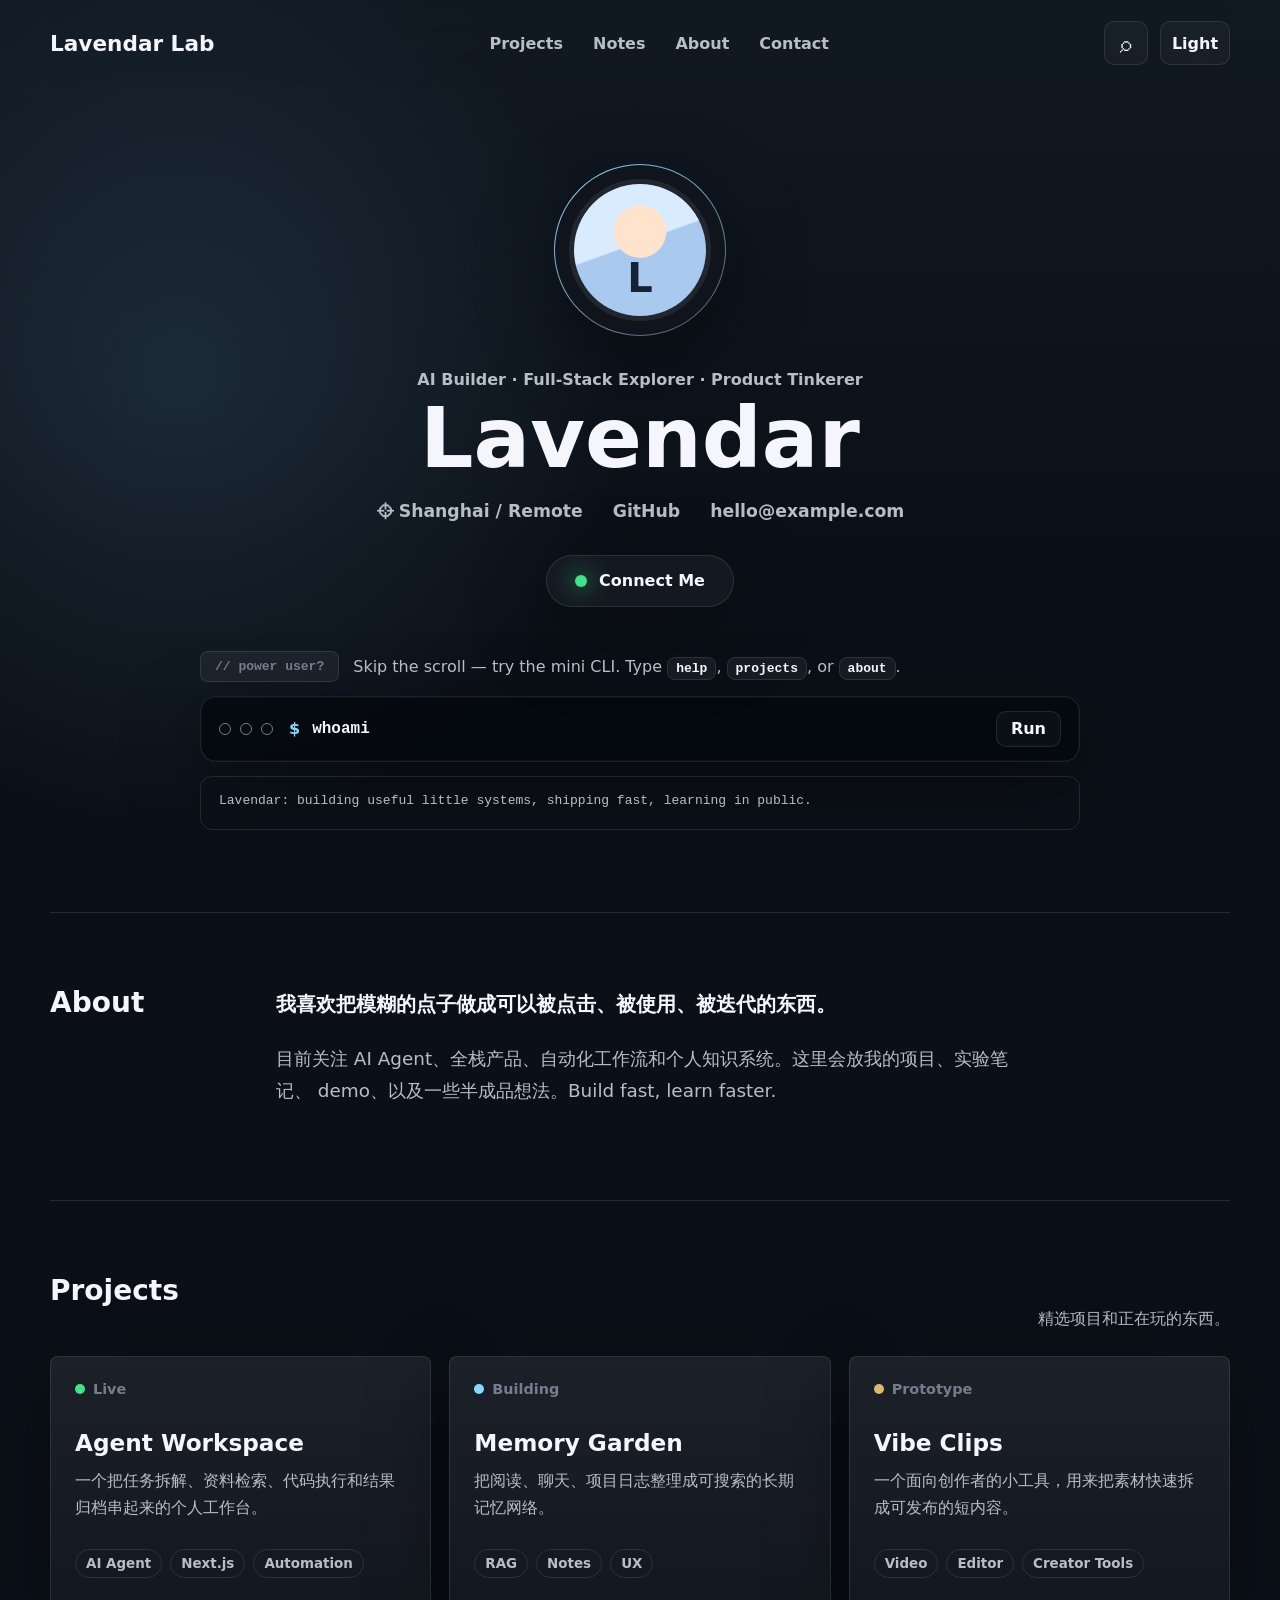
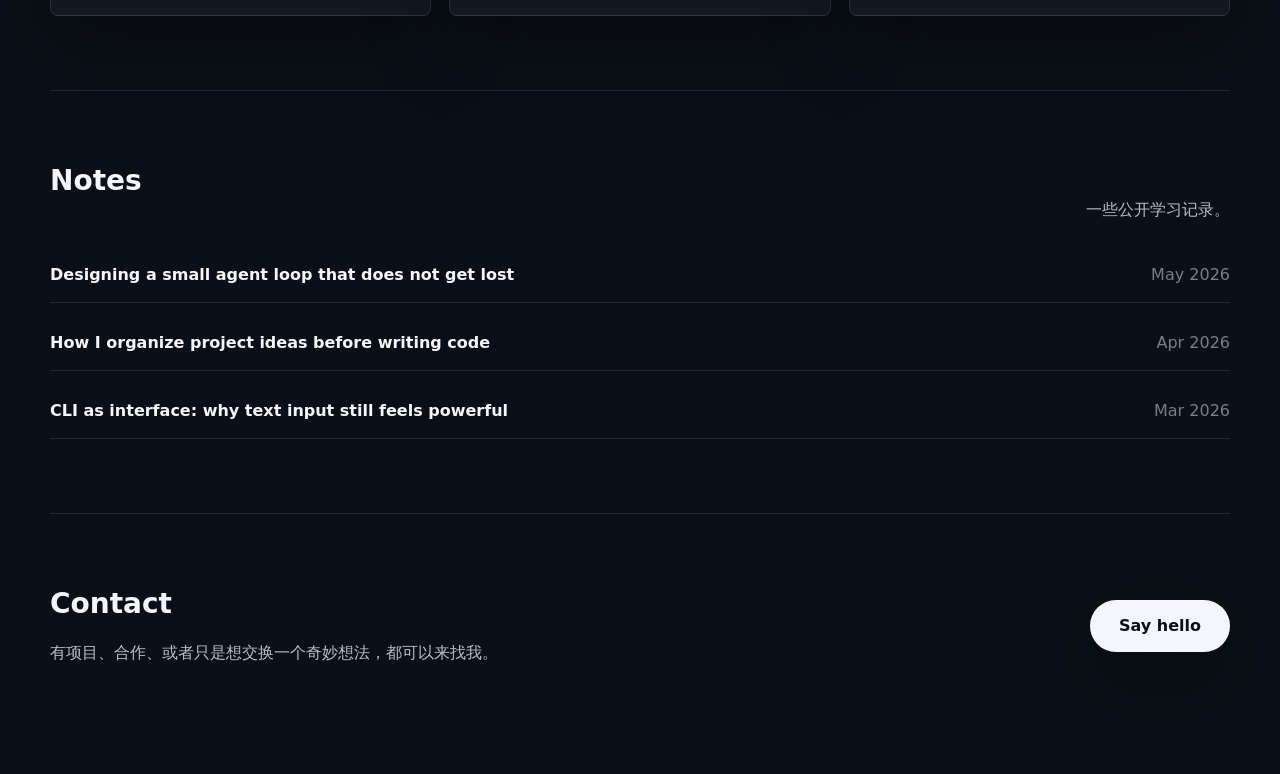
==== index.html @ 9c365733 "初始版本homepage" ====
<!doctype html>
<html lang="zh-CN">
  <head>
    <meta charset="UTF-8" />
    <meta name="viewport" content="width=device-width, initial-scale=1.0" />
    <title>Lavendar Personal Lab</title>
    <meta
      name="description"
      content="A personal homepage for projects, notes, experiments, and ways to connect."
    />
    <link rel="stylesheet" href="./styles.css" />
  </head>
  <body>
    <div class="site-shell">
      <header class="nav">
        <a class="brand" href="#top">Lavendar Lab</a>
        <nav class="nav-links" aria-label="Primary navigation">
          <a href="#projects">Projects</a>
          <a href="#notes">Notes</a>
          <a href="#about">About</a>
          <a href="#contact">Contact</a>
        </nav>
        <div class="nav-actions">
          <button class="icon-button" type="button" id="searchButton" aria-label="Focus command line">
            <span aria-hidden="true">⌕</span>
          </button>
          <button class="pill-button" type="button" id="themeToggle">Light</button>
        </div>
      </header>

      <main id="top">
        <section class="hero" aria-labelledby="hero-title">
          <div class="avatar" aria-hidden="true">
            <div class="avatar-face">
              <span>L</span>
            </div>
          </div>
          <p class="eyebrow">AI Builder · Full-Stack Explorer · Product Tinkerer</p>
          <h1 id="hero-title">Lavendar</h1>
          <div class="meta-row">
            <span>⌖ Shanghai / Remote</span>
            <a href="https://github.com/" target="_blank" rel="noreferrer">GitHub</a>
            <a href="mailto:hello@example.com">hello@example.com</a>
          </div>
          <a class="connect" href="#contact">
            <span></span>
            Connect Me
          </a>
        </section>

        <section class="terminal-wrap" aria-label="Interactive command line">
          <div class="power-user">
            <code>// power user?</code>
            <span>Skip the scroll — try the mini CLI. Type <kbd>help</kbd>, <kbd>projects</kbd>, or <kbd>about</kbd>.</span>
          </div>
          <div class="terminal">
            <div class="window-dots" aria-hidden="true">
              <span></span>
              <span></span>
              <span></span>
            </div>
            <label class="terminal-line" for="commandInput">
              <span class="prompt">$</span>
              <input id="commandInput" autocomplete="off" spellcheck="false" value="whoami" />
            </label>
            <button class="run-command" type="button" id="runCommand">Run</button>
          </div>
          <pre class="terminal-output" id="terminalOutput">Lavendar: building useful little systems, shipping fast, learning in public.</pre>
        </section>

        <section class="split-section" id="about" aria-labelledby="about-title">
          <h2 id="about-title">About</h2>
          <div class="section-body">
            <p class="lead">我喜欢把模糊的点子做成可以被点击、被使用、被迭代的东西。</p>
            <p>
              目前关注 AI Agent、全栈产品、自动化工作流和个人知识系统。这里会放我的项目、实验笔记、
              demo、以及一些半成品想法。Build fast, learn faster.
            </p>
          </div>
        </section>

        <section class="projects-section" id="projects" aria-labelledby="projects-title">
          <div class="section-heading">
            <h2 id="projects-title">Projects</h2>
            <p>精选项目和正在玩的东西。</p>
          </div>
          <div class="project-grid">
            <article class="project-card">
              <div class="project-topline">
                <span class="status-dot live"></span>
                <span>Live</span>
              </div>
              <h3>Agent Workspace</h3>
              <p>一个把任务拆解、资料检索、代码执行和结果归档串起来的个人工作台。</p>
              <div class="tags">
                <span>AI Agent</span>
                <span>Next.js</span>
                <span>Automation</span>
              </div>
            </article>
            <article class="project-card">
              <div class="project-topline">
                <span class="status-dot building"></span>
                <span>Building</span>
              </div>
              <h3>Memory Garden</h3>
              <p>把阅读、聊天、项目日志整理成可搜索的长期记忆网络。</p>
              <div class="tags">
                <span>RAG</span>
                <span>Notes</span>
                <span>UX</span>
              </div>
            </article>
            <article class="project-card">
              <div class="project-topline">
                <span class="status-dot idea"></span>
                <span>Prototype</span>
              </div>
              <h3>Vibe Clips</h3>
              <p>一个面向创作者的小工具，用来把素材快速拆成可发布的短内容。</p>
              <div class="tags">
                <span>Video</span>
                <span>Editor</span>
                <span>Creator Tools</span>
              </div>
            </article>
          </div>
        </section>

        <section class="notes-section" id="notes" aria-labelledby="notes-title">
          <div class="section-heading">
            <h2 id="notes-title">Notes</h2>
            <p>一些公开学习记录。</p>
          </div>
          <div class="note-list">
            <a href="#">
              <span>Designing a small agent loop that does not get lost</span>
              <time datetime="2026-05-27">May 2026</time>
            </a>
            <a href="#">
              <span>How I organize project ideas before writing code</span>
              <time datetime="2026-04-18">Apr 2026</time>
            </a>
            <a href="#">
              <span>CLI as interface: why text input still feels powerful</span>
              <time datetime="2026-03-09">Mar 2026</time>
            </a>
          </div>
        </section>

        <section class="contact-section" id="contact" aria-labelledby="contact-title">
          <div>
            <h2 id="contact-title">Contact</h2>
            <p>有项目、合作、或者只是想交换一个奇妙想法，都可以来找我。</p>
          </div>
          <a class="contact-button" href="mailto:hello@example.com">Say hello</a>
        </section>
      </main>
    </div>

    <script src="./script.js"></script>
  </body>
</html>
---- styles.css ----
:root {
  color-scheme: dark;
  --bg: #0b1018;
  --bg-soft: #111923;
  --panel: #0f141d;
  --panel-strong: #151c27;
  --text: #f4f6fb;
  --muted: #b8bdc8;
  --subtle: #767d8d;
  --line: rgba(255, 255, 255, 0.1);
  --accent: #89d7ff;
  --accent-strong: #45e089;
  --shadow: 0 24px 80px rgba(0, 0, 0, 0.38);
}

:root[data-theme="light"] {
  color-scheme: light;
  --bg: #f6f8fb;
  --bg-soft: #ffffff;
  --panel: #ffffff;
  --panel-strong: #eef3f8;
  --text: #101622;
  --muted: #4c5566;
  --subtle: #6c7482;
  --line: rgba(22, 31, 45, 0.12);
  --accent: #006db2;
  --accent-strong: #0c9d5b;
  --shadow: 0 22px 70px rgba(27, 41, 60, 0.14);
}

* {
  box-sizing: border-box;
}

html {
  scroll-behavior: smooth;
}

body {
  margin: 0;
  min-width: 320px;
  background:
    radial-gradient(circle at 14% 16%, rgba(137, 215, 255, 0.12), transparent 28rem),
    linear-gradient(180deg, var(--bg-soft), var(--bg) 34rem);
  color: var(--text);
  font-family:
    Inter, ui-sans-serif, system-ui, -apple-system, BlinkMacSystemFont, "Segoe UI",
    sans-serif;
}

a {
  color: inherit;
  text-decoration: none;
}

button,
input {
  font: inherit;
}

.site-shell {
  width: min(100% - 40px, 1180px);
  margin: 0 auto;
}

.nav {
  position: sticky;
  top: 0;
  z-index: 10;
  display: flex;
  align-items: center;
  justify-content: space-between;
  gap: 24px;
  min-height: 86px;
  backdrop-filter: blur(18px);
}

.brand {
  font-size: 1.35rem;
  font-weight: 800;
  letter-spacing: 0;
}

.nav-links {
  display: flex;
  align-items: center;
  gap: 30px;
  color: var(--muted);
  font-weight: 700;
}

.nav-links a,
.meta-row a,
.note-list a {
  transition: color 180ms ease, border-color 180ms ease, transform 180ms ease;
}

.nav-links a:hover,
.meta-row a:hover,
.note-list a:hover {
  color: var(--text);
}

.nav-actions {
  display: flex;
  align-items: center;
  gap: 12px;
}

.icon-button,
.pill-button,
.run-command {
  border: 1px solid var(--line);
  background: rgba(255, 255, 255, 0.03);
  color: var(--text);
  cursor: pointer;
}

.icon-button {
  display: grid;
  width: 44px;
  height: 44px;
  place-items: center;
  border-radius: 10px;
  font-size: 1.4rem;
}

.pill-button {
  min-width: 70px;
  height: 44px;
  border-radius: 10px;
  font-weight: 800;
}

.hero {
  display: grid;
  justify-items: center;
  padding: 78px 0 44px;
  text-align: center;
}

.avatar {
  display: grid;
  width: 172px;
  height: 172px;
  place-items: center;
  margin-bottom: 34px;
  border: 1px solid var(--line);
  border-radius: 50%;
  background:
    linear-gradient(var(--panel), var(--panel)) padding-box,
    linear-gradient(140deg, var(--accent), rgba(255, 255, 255, 0.18)) border-box;
  box-shadow: var(--shadow);
}

.avatar-face {
  display: grid;
  width: 132px;
  height: 132px;
  place-items: center;
  border-radius: 50%;
  background:
    radial-gradient(circle at 50% 36%, #ffe3cc 0 24%, transparent 25%),
    radial-gradient(circle at 42% 34%, #151c27 0 3px, transparent 4px),
    radial-gradient(circle at 58% 34%, #151c27 0 3px, transparent 4px),
    linear-gradient(160deg, #d8ebff 0 45%, #a9c9ee 46% 100%);
  outline: 5px solid rgba(255, 255, 255, 0.08);
}

.avatar-face span {
  margin-top: 56px;
  color: #142238;
  font-size: 2.5rem;
  font-weight: 900;
}

.eyebrow {
  margin: 0 0 10px;
  color: var(--muted);
  font-weight: 700;
}

h1,
h2,
h3,
p {
  margin-top: 0;
}

h1 {
  margin-bottom: 22px;
  font-size: clamp(3.25rem, 8vw, 5.25rem);
  line-height: 0.95;
}

.meta-row {
  display: flex;
  flex-wrap: wrap;
  justify-content: center;
  gap: 16px 30px;
  margin-bottom: 34px;
  color: var(--muted);
  font-size: 1.08rem;
  font-weight: 700;
}

.connect,
.contact-button {
  display: inline-flex;
  align-items: center;
  justify-content: center;
  min-height: 52px;
  border: 1px solid var(--line);
  border-radius: 999px;
  background: rgba(255, 255, 255, 0.04);
  color: var(--text);
  font-weight: 800;
  box-shadow: var(--shadow);
}

.connect {
  gap: 12px;
  padding: 0 28px;
}

.connect span {
  width: 12px;
  height: 12px;
  border-radius: 50%;
  background: var(--accent-strong);
  box-shadow: 0 0 22px var(--accent-strong);
}

.terminal-wrap {
  width: min(100%, 880px);
  margin: 0 auto 82px;
}

.power-user {
  display: flex;
  align-items: center;
  gap: 14px;
  margin-bottom: 14px;
  color: var(--muted);
}

.power-user code,
kbd {
  border: 1px solid var(--line);
  border-radius: 8px;
  background: rgba(255, 255, 255, 0.05);
  color: var(--text);
}

.power-user code {
  padding: 7px 14px;
  color: var(--subtle);
  font-weight: 800;
}

kbd {
  padding: 3px 8px;
  font-weight: 800;
}

.terminal {
  display: grid;
  grid-template-columns: auto 1fr auto;
  align-items: center;
  gap: 16px;
  padding: 14px 18px;
  border: 1px solid var(--line);
  border-radius: 16px;
  background: rgba(4, 7, 12, 0.74);
  box-shadow: inset 0 0 0 1px rgba(255, 255, 255, 0.03), var(--shadow);
}

:root[data-theme="light"] .terminal {
  background: rgba(255, 255, 255, 0.86);
}

.window-dots {
  display: flex;
  gap: 9px;
}

.window-dots span {
  width: 12px;
  height: 12px;
  border: 1px solid var(--subtle);
  border-radius: 50%;
}

.terminal-line {
  display: flex;
  min-width: 0;
  align-items: center;
  gap: 10px;
}

.prompt {
  color: var(--accent);
  font-weight: 900;
}

.terminal input {
  width: 100%;
  min-width: 0;
  border: 0;
  outline: 0;
  background: transparent;
  color: var(--text);
  font-family: "SFMono-Regular", Consolas, monospace;
  font-weight: 800;
}

.run-command {
  min-height: 36px;
  padding: 0 14px;
  border-radius: 10px;
  font-weight: 800;
}

.terminal-output {
  min-height: 54px;
  margin: 14px 0 0;
  padding: 16px 18px;
  overflow: auto;
  border: 1px solid var(--line);
  border-radius: 12px;
  color: var(--muted);
  white-space: pre-wrap;
}

.split-section,
.projects-section,
.notes-section,
.contact-section {
  padding: 74px 0;
  border-top: 1px solid var(--line);
}

.split-section {
  display: grid;
  grid-template-columns: 180px 1fr;
  gap: 46px;
}

h2 {
  font-size: 1.75rem;
  line-height: 1.15;
}

.section-body {
  max-width: 760px;
  color: var(--muted);
  font-size: 1.15rem;
  line-height: 1.75;
}

.lead {
  color: var(--text);
  font-size: 1.28rem;
  font-weight: 800;
}

.section-heading {
  display: flex;
  align-items: end;
  justify-content: space-between;
  gap: 24px;
  margin-bottom: 26px;
}

.section-heading p,
.contact-section p {
  margin-bottom: 0;
  color: var(--muted);
}

.project-grid {
  display: grid;
  grid-template-columns: repeat(3, minmax(0, 1fr));
  gap: 18px;
}

.project-card {
  min-height: 260px;
  padding: 24px;
  border: 1px solid var(--line);
  border-radius: 8px;
  background:
    linear-gradient(180deg, rgba(255, 255, 255, 0.05), rgba(255, 255, 255, 0.015)),
    var(--panel);
  box-shadow: var(--shadow);
}

.project-card h3 {
  margin: 32px 0 12px;
  font-size: 1.45rem;
}

.project-card p {
  color: var(--muted);
  line-height: 1.65;
}

.project-topline,
.tags {
  display: flex;
  flex-wrap: wrap;
  align-items: center;
  gap: 8px;
}

.project-topline {
  color: var(--subtle);
  font-size: 0.9rem;
  font-weight: 800;
}

.status-dot {
  width: 10px;
  height: 10px;
  border-radius: 50%;
}

.status-dot.live {
  background: var(--accent-strong);
}

.status-dot.building {
  background: var(--accent);
}

.status-dot.idea {
  background: #d9b86f;
}

.tags {
  margin-top: 28px;
}

.tags span {
  padding: 6px 10px;
  border: 1px solid var(--line);
  border-radius: 999px;
  color: var(--muted);
  font-size: 0.84rem;
  font-weight: 800;
}

.note-list {
  display: grid;
  gap: 12px;
}

.note-list a {
  display: flex;
  align-items: center;
  justify-content: space-between;
  gap: 20px;
  padding: 18px 0;
  border-bottom: 1px solid var(--line);
  color: var(--muted);
}

.note-list span {
  color: var(--text);
  font-weight: 800;
}

.note-list time {
  flex: none;
  color: var(--subtle);
}

.contact-section {
  display: flex;
  align-items: center;
  justify-content: space-between;
  gap: 24px;
  padding-bottom: 110px;
}

.contact-button {
  flex: none;
  padding: 0 28px;
  background: var(--text);
  color: var(--bg);
}

@media (max-width: 820px) {
  .site-shell {
    width: min(100% - 28px, 1180px);
  }

  .nav {
    min-height: 72px;
  }

  .nav-links {
    display: none;
  }

  .hero {
    padding-top: 46px;
  }

  .power-user {
    align-items: flex-start;
    flex-direction: column;
  }

  .terminal {
    grid-template-columns: 1fr auto;
  }

  .window-dots {
    display: none;
  }

  .split-section,
  .contact-section {
    grid-template-columns: 1fr;
    flex-direction: column;
    align-items: flex-start;
  }

  .project-grid {
    grid-template-columns: 1fr;
  }

  .section-heading {
    align-items: flex-start;
    flex-direction: column;
  }

  .note-list a {
    align-items: flex-start;
    flex-direction: column;
    gap: 8px;
  }
}
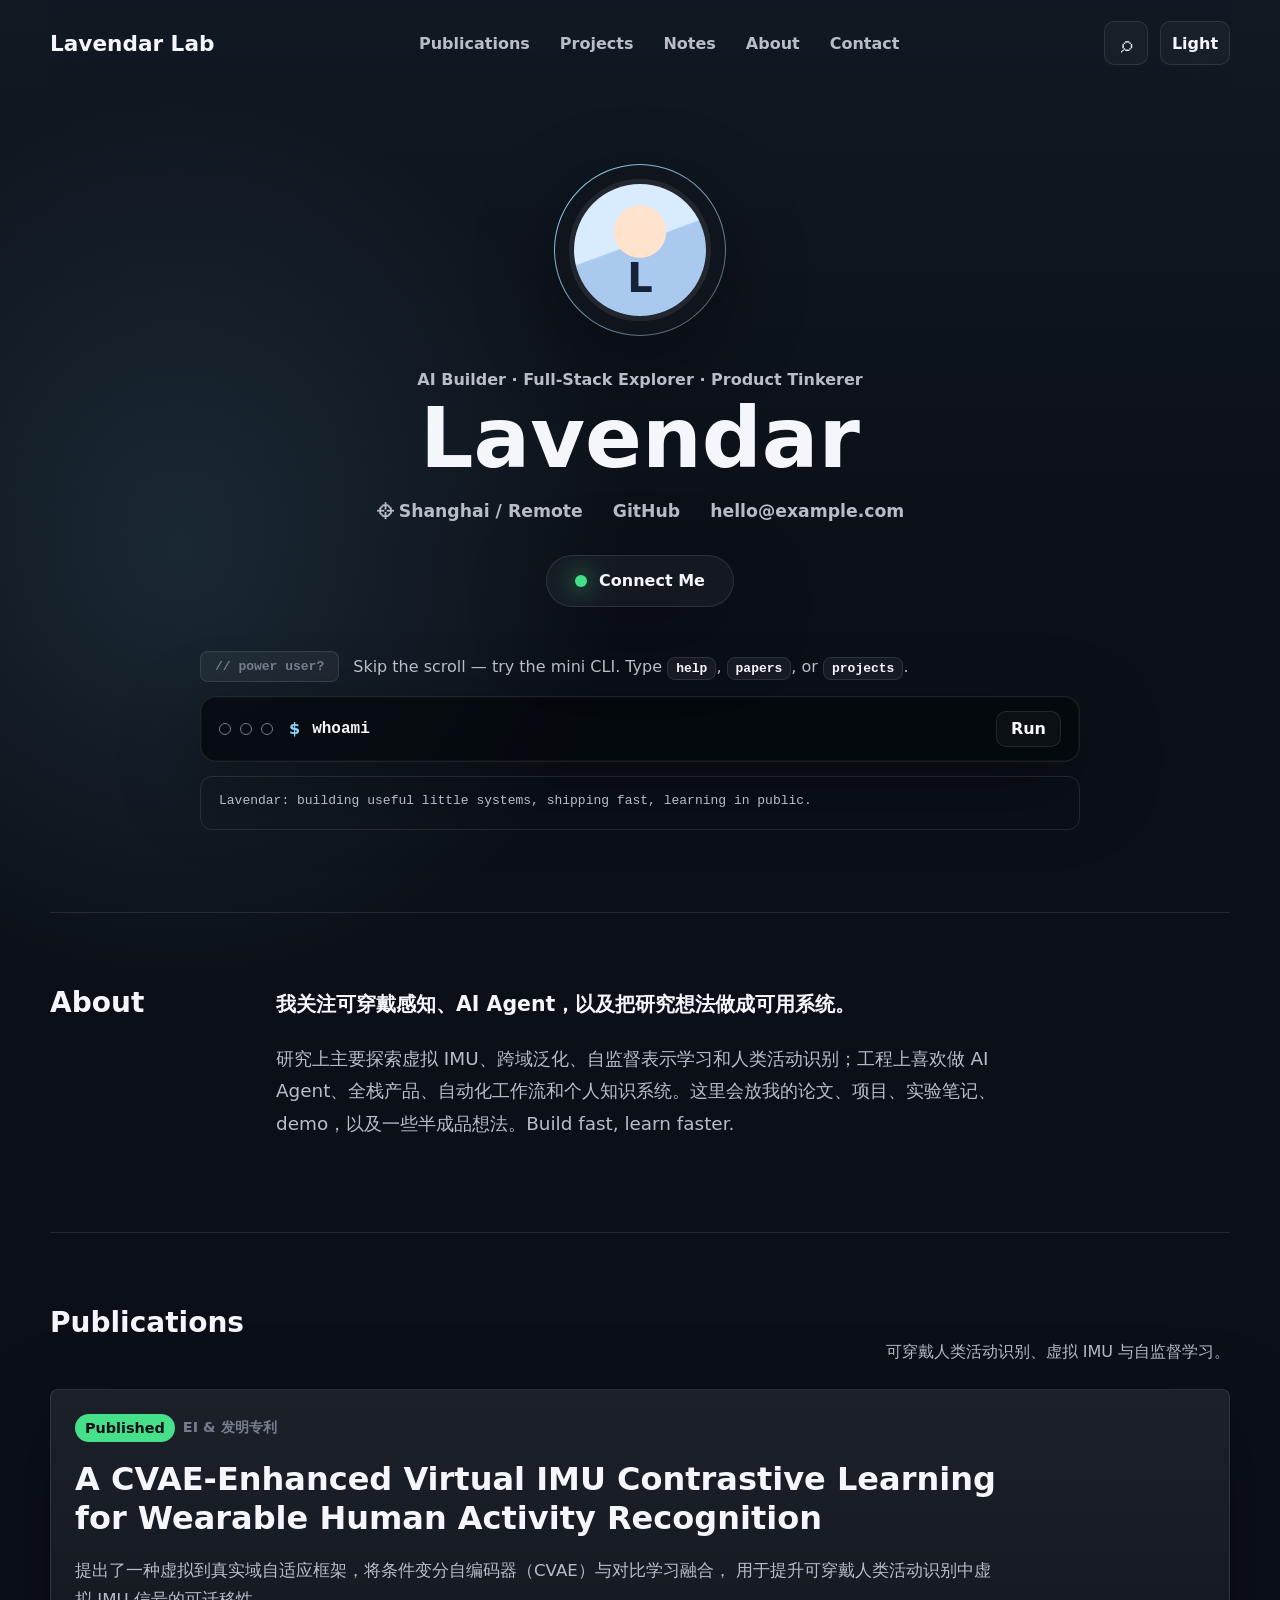
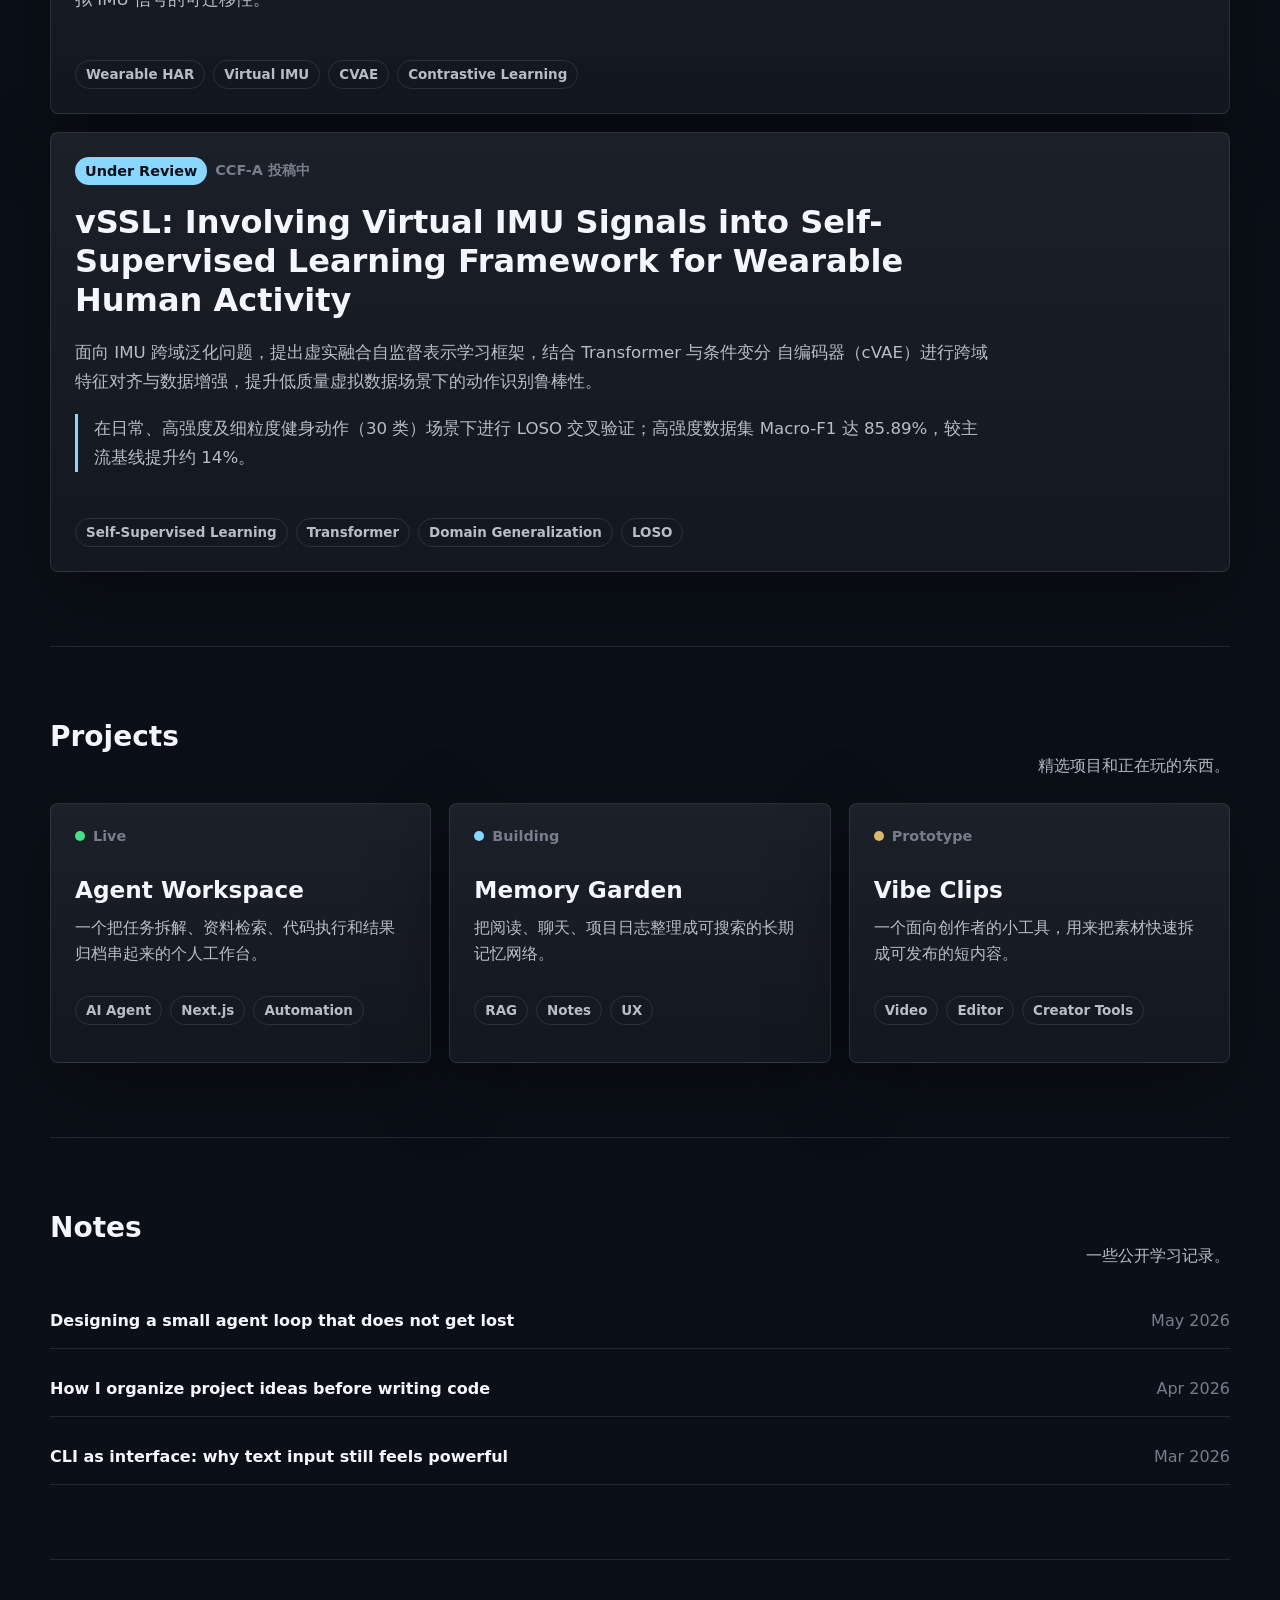
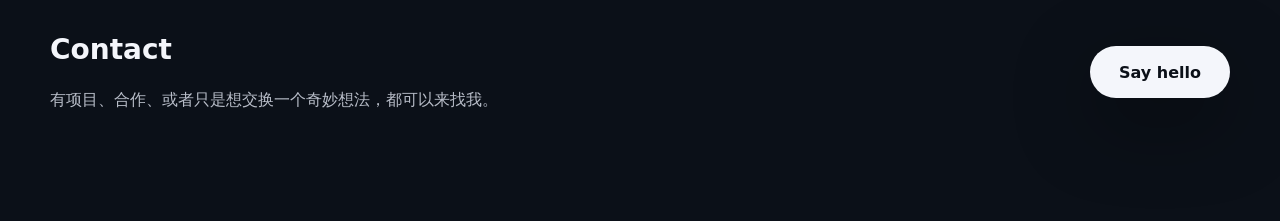
==== commit 0d72140b: "Add publications section" ====
--- a/index.html
+++ b/index.html
@@ -15,6 +15,7 @@
       <header class="nav">
         <a class="brand" href="#top">Lavendar Lab</a>
         <nav class="nav-links" aria-label="Primary navigation">
+          <a href="#publications">Publications</a>
           <a href="#projects">Projects</a>
           <a href="#notes">Notes</a>
           <a href="#about">About</a>
@@ -51,7 +52,7 @@
         <section class="terminal-wrap" aria-label="Interactive command line">
           <div class="power-user">
             <code>// power user?</code>
-            <span>Skip the scroll — try the mini CLI. Type <kbd>help</kbd>, <kbd>projects</kbd>, or <kbd>about</kbd>.</span>
+            <span>Skip the scroll — try the mini CLI. Type <kbd>help</kbd>, <kbd>papers</kbd>, or <kbd>projects</kbd>.</span>
           </div>
           <div class="terminal">
             <div class="window-dots" aria-hidden="true">
@@ -71,11 +72,71 @@
         <section class="split-section" id="about" aria-labelledby="about-title">
           <h2 id="about-title">About</h2>
           <div class="section-body">
-            <p class="lead">我喜欢把模糊的点子做成可以被点击、被使用、被迭代的东西。</p>
+            <p class="lead">我关注可穿戴感知、AI Agent，以及把研究想法做成可用系统。</p>
             <p>
-              目前关注 AI Agent、全栈产品、自动化工作流和个人知识系统。这里会放我的项目、实验笔记、
-              demo、以及一些半成品想法。Build fast, learn faster.
+              研究上主要探索虚拟 IMU、跨域泛化、自监督表示学习和人类活动识别；工程上喜欢做
+              AI Agent、全栈产品、自动化工作流和个人知识系统。这里会放我的论文、项目、实验笔记、
+              demo，以及一些半成品想法。Build fast, learn faster.
             </p>
+          </div>
+        </section>
+
+        <section class="publications-section" id="publications" aria-labelledby="publications-title">
+          <div class="section-heading">
+            <h2 id="publications-title">Publications</h2>
+            <p>可穿戴人类活动识别、虚拟 IMU 与自监督学习。</p>
+          </div>
+          <div class="publication-list">
+            <article class="publication-card">
+              <div class="publication-meta">
+                <span class="paper-badge published">Published</span>
+                <span>EI & 发明专利</span>
+              </div>
+              <h3>
+                <a
+                  href="https://ieeexplore.ieee.org/abstract/document/11455458"
+                  target="_blank"
+                  rel="noreferrer"
+                >
+                  A CVAE-Enhanced Virtual IMU Contrastive Learning for Wearable Human Activity Recognition
+                </a>
+              </h3>
+              <p>
+                提出了一种虚拟到真实域自适应框架，将条件变分自编码器（CVAE）与对比学习融合，
+                用于提升可穿戴人类活动识别中虚拟 IMU 信号的可迁移性。
+              </p>
+              <div class="tags">
+                <span>Wearable HAR</span>
+                <span>Virtual IMU</span>
+                <span>CVAE</span>
+                <span>Contrastive Learning</span>
+              </div>
+            </article>
+
+            <article class="publication-card">
+              <div class="publication-meta">
+                <span class="paper-badge submitted">Under Review</span>
+                <span>CCF-A 投稿中</span>
+              </div>
+              <h3>
+                vSSL: Involving Virtual IMU Signals into Self-Supervised Learning Framework for
+                Wearable Human Activity
+              </h3>
+              <p>
+                面向 IMU 跨域泛化问题，提出虚实融合自监督表示学习框架，结合 Transformer 与条件变分
+                自编码器（cVAE）进行跨域特征对齐与数据增强，提升低质量虚拟数据场景下的动作识别鲁棒性。
+              </p>
+              <p class="paper-result">
+                在日常、高强度及细粒度健身动作（30 类）场景下进行 LOSO 交叉验证；高强度数据集
+                Macro-F1 达 85.89%，较主流基线提升约 14%。
+              </p>
+              <div class="tags">
+                <span>Self-Supervised Learning</span>
+                <span>Transformer</span>
+                <span>Domain Generalization</span>
+                <span>LOSO</span>
+              </div>
+            </article>
           </div>
         </section>
 
--- a/styles.css
+++ b/styles.css
@@ -333,6 +333,7 @@
 }
 
 .split-section,
+.publications-section,
 .projects-section,
 .notes-section,
 .contact-section {
@@ -384,8 +385,17 @@
   gap: 18px;
 }
 
+.publication-list {
+  display: grid;
+  gap: 18px;
+}
+
 .project-card {
   min-height: 260px;
+}
+
+.project-card,
+.publication-card {
   padding: 24px;
   border: 1px solid var(--line);
   border-radius: 8px;
@@ -395,17 +405,47 @@
   box-shadow: var(--shadow);
 }
 
+.publication-card {
+  display: grid;
+  gap: 18px;
+}
+
 .project-card h3 {
   margin: 32px 0 12px;
   font-size: 1.45rem;
 }
 
+.publication-card h3 {
+  max-width: 950px;
+  margin: 0;
+  font-size: clamp(1.35rem, 3vw, 2rem);
+  line-height: 1.22;
+}
+
+.publication-card h3 a:hover {
+  color: var(--accent);
+}
+
 .project-card p {
   color: var(--muted);
   line-height: 1.65;
 }
 
+.publication-card p {
+  max-width: 920px;
+  margin-bottom: 0;
+  color: var(--muted);
+  font-size: 1.04rem;
+  line-height: 1.75;
+}
+
+.paper-result {
+  padding-left: 16px;
+  border-left: 3px solid var(--accent);
+}
+
 .project-topline,
+.publication-meta,
 .tags {
   display: flex;
   flex-wrap: wrap;
@@ -417,6 +457,26 @@
   color: var(--subtle);
   font-size: 0.9rem;
   font-weight: 800;
+}
+
+.publication-meta {
+  color: var(--subtle);
+  font-size: 0.9rem;
+  font-weight: 800;
+}
+
+.paper-badge {
+  padding: 6px 10px;
+  border-radius: 999px;
+  color: var(--bg);
+}
+
+.paper-badge.published {
+  background: var(--accent-strong);
+}
+
+.paper-badge.submitted {
+  background: var(--accent);
 }
 
 .status-dot {
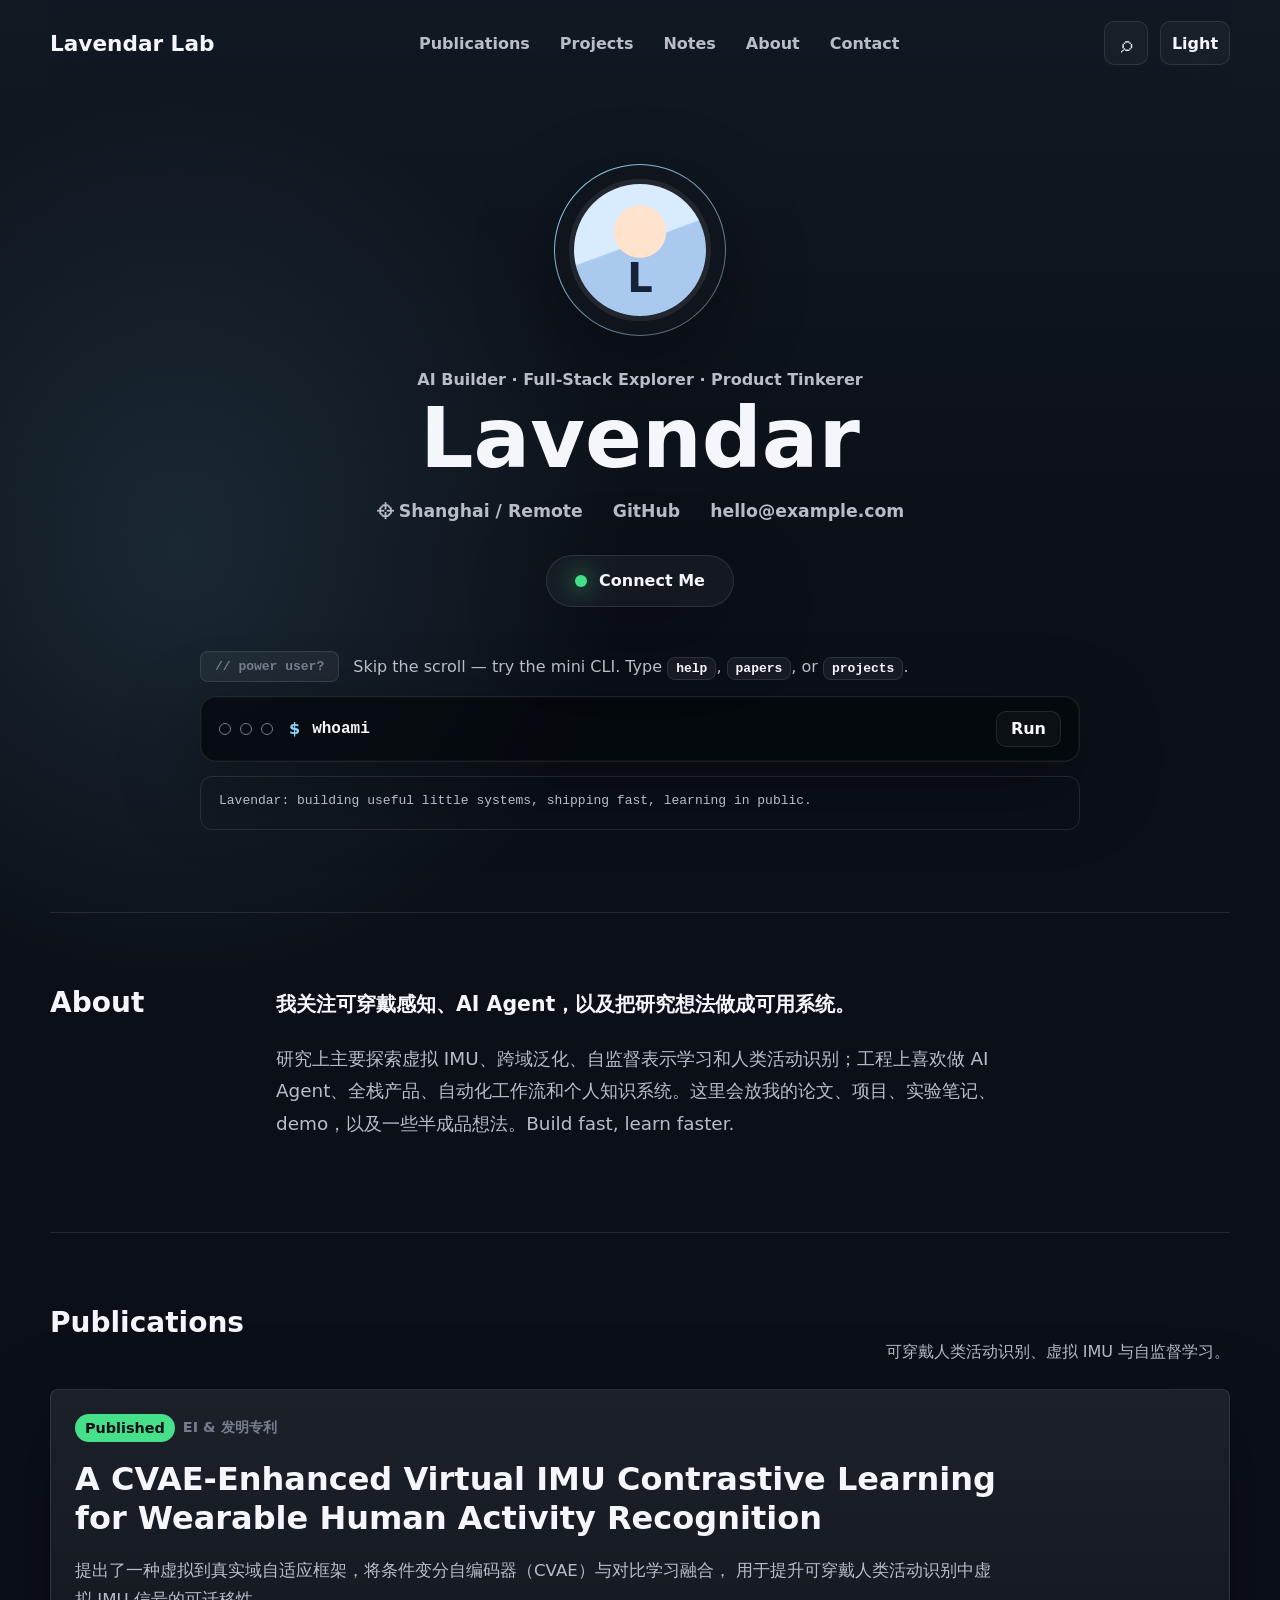
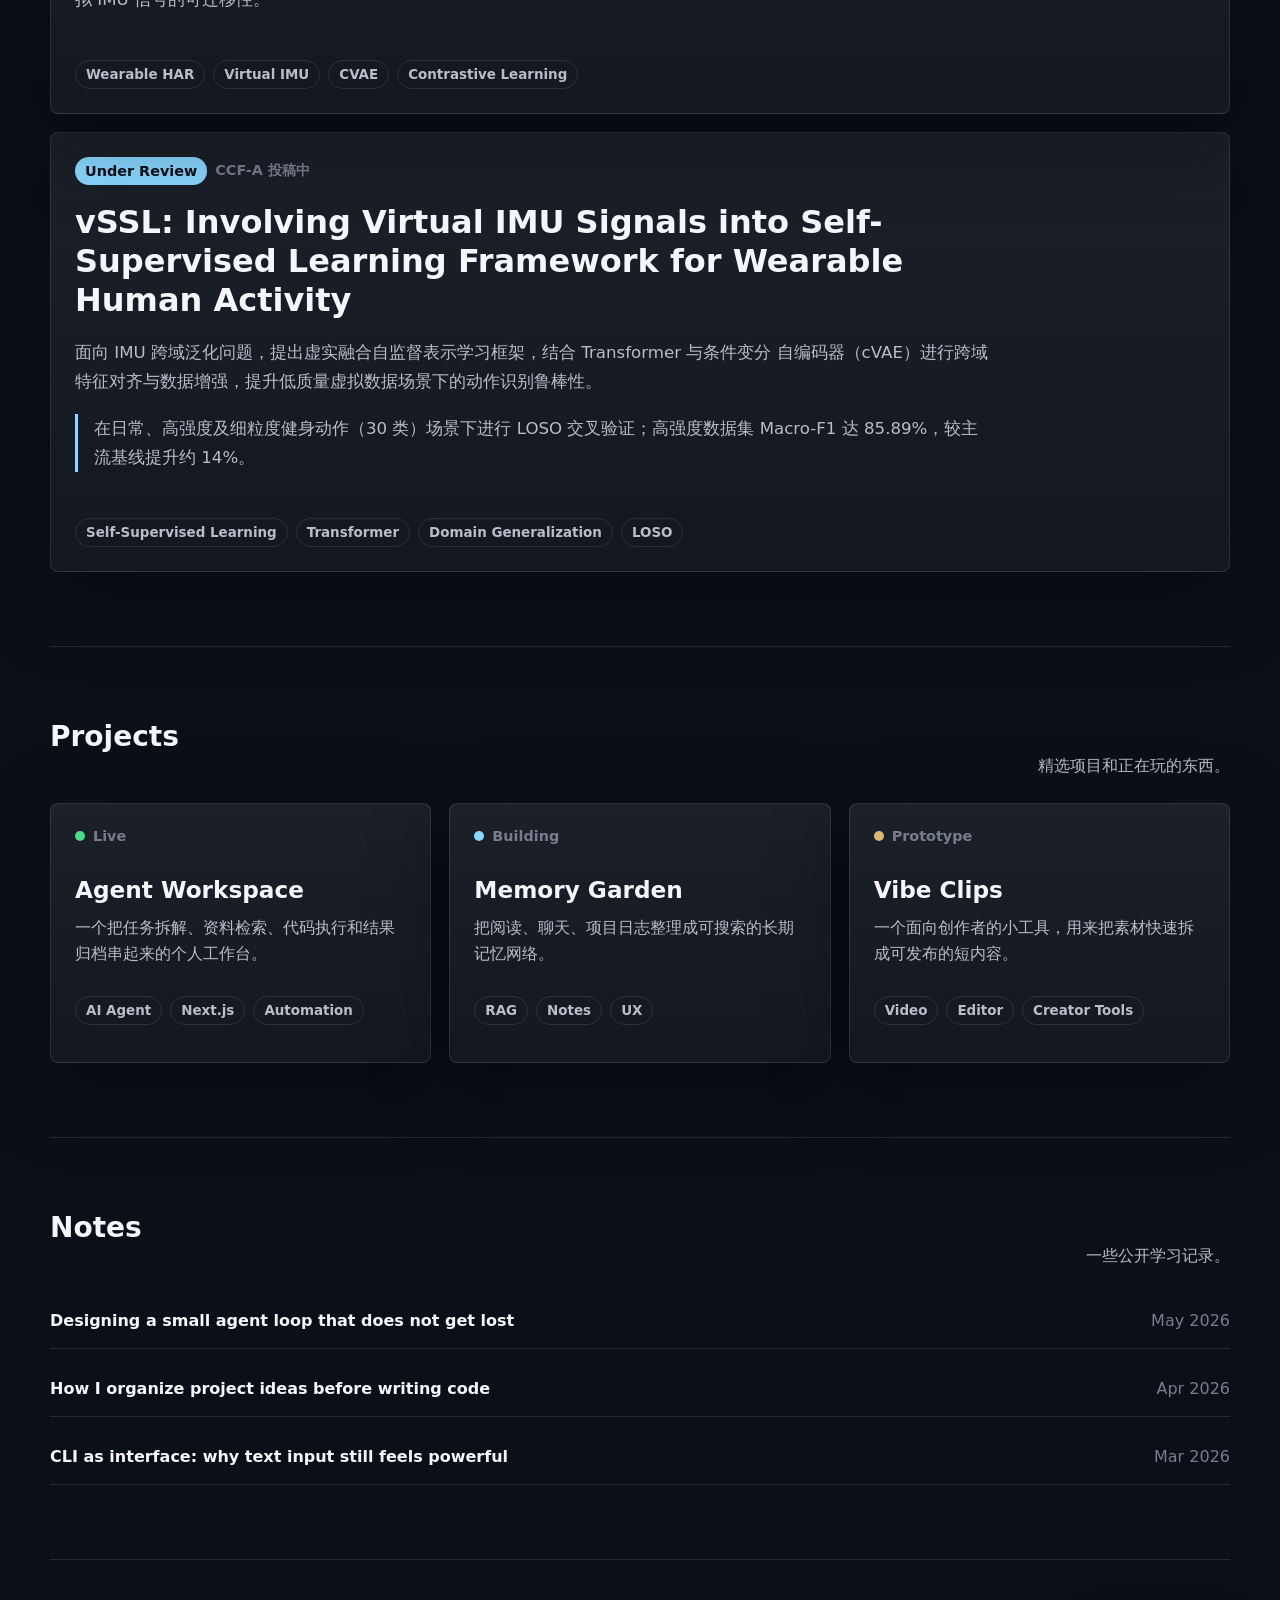
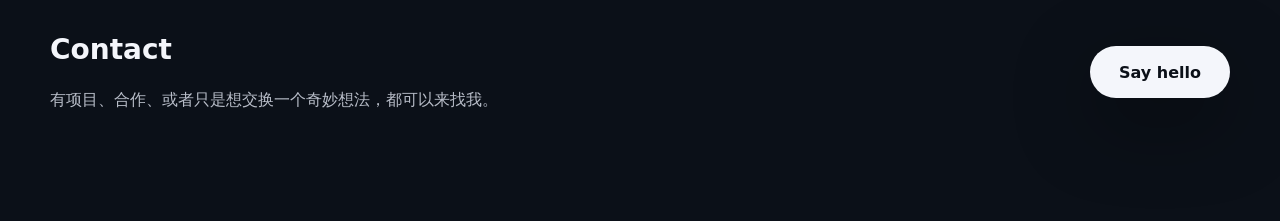
==== commit 8db6444d: "Add publications section2" ====
--- a/index.html
+++ b/index.html
@@ -87,20 +87,15 @@
             <p>可穿戴人类活动识别、虚拟 IMU 与自监督学习。</p>
           </div>
           <div class="publication-list">
-            <article class="publication-card">
+            <a
+              class="publication-card publication-link-card"
+              href="https://ieeexplore.ieee.org/abstract/document/11455458"
+            >
               <div class="publication-meta">
                 <span class="paper-badge published">Published</span>
                 <span>EI & 发明专利</span>
               </div>
-              <h3>
-                <a
-                  href="https://ieeexplore.ieee.org/abstract/document/11455458"
-                  target="_blank"
-                  rel="noreferrer"
-                >
-                  A CVAE-Enhanced Virtual IMU Contrastive Learning for Wearable Human Activity Recognition
-                </a>
-              </h3>
+              <h3>A CVAE-Enhanced Virtual IMU Contrastive Learning for Wearable Human Activity Recognition</h3>
               <p>
                 提出了一种虚拟到真实域自适应框架，将条件变分自编码器（CVAE）与对比学习融合，
                 用于提升可穿戴人类活动识别中虚拟 IMU 信号的可迁移性。
@@ -111,7 +106,7 @@
                 <span>CVAE</span>
                 <span>Contrastive Learning</span>
               </div>
-            </article>
+            </a>
 
             <article class="publication-card">
               <div class="publication-meta">
--- a/styles.css
+++ b/styles.css
@@ -410,6 +410,36 @@
   gap: 18px;
 }
 
+.publication-link-card {
+  position: relative;
+  cursor: pointer;
+  transition: border-color 180ms ease, transform 180ms ease, background 180ms ease;
+}
+
+.publication-link-card:hover {
+  border-color: rgba(137, 215, 255, 0.55);
+  background:
+    linear-gradient(180deg, rgba(137, 215, 255, 0.09), rgba(255, 255, 255, 0.015)),
+    var(--panel);
+  transform: translateY(-2px);
+}
+
+.publication-link-card::after {
+  position: absolute;
+  right: 24px;
+  bottom: 22px;
+  color: var(--accent);
+  content: "Open paper";
+  font-size: 0.9rem;
+  font-weight: 800;
+  opacity: 0;
+  transition: opacity 180ms ease;
+}
+
+.publication-link-card:hover::after {
+  opacity: 1;
+}
+
 .project-card h3 {
   margin: 32px 0 12px;
   font-size: 1.45rem;
@@ -422,10 +452,6 @@
   line-height: 1.22;
 }
 
-.publication-card h3 a:hover {
-  color: var(--accent);
-}
-
 .project-card p {
   color: var(--muted);
   line-height: 1.65;
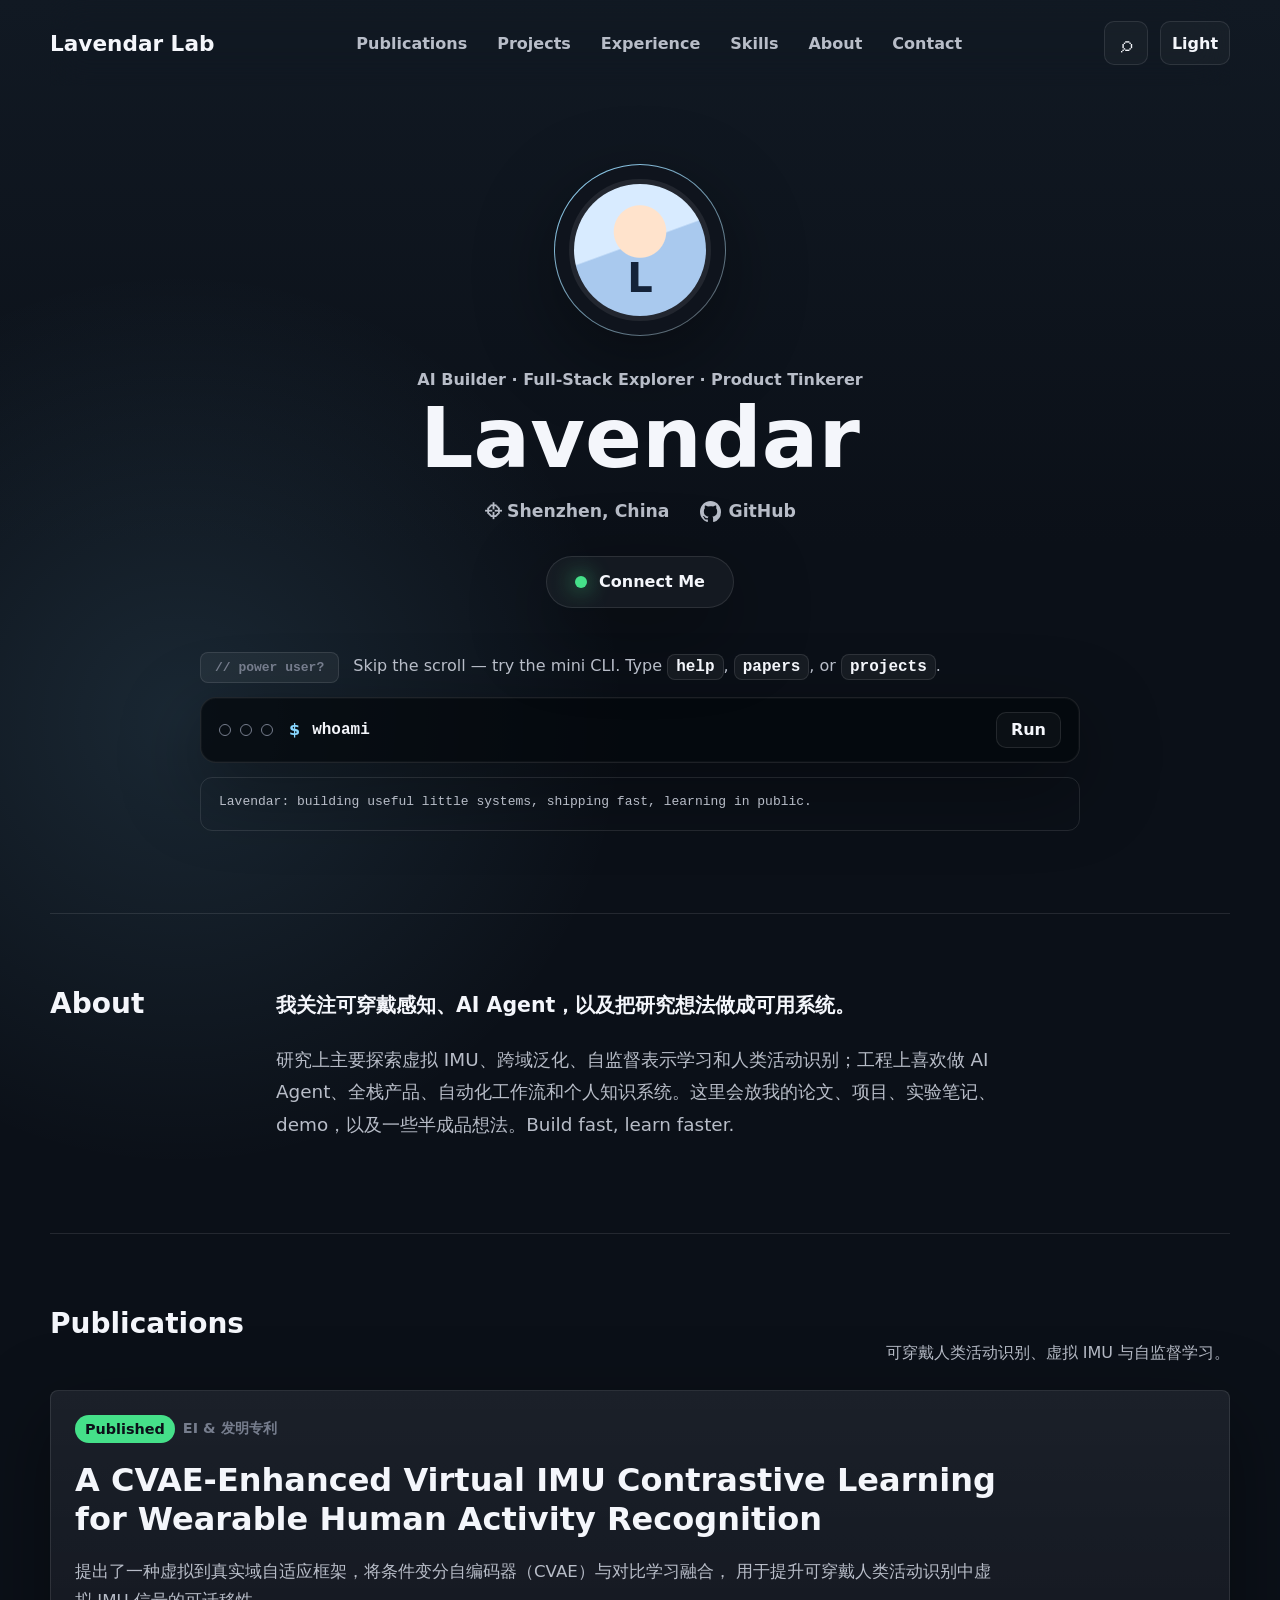
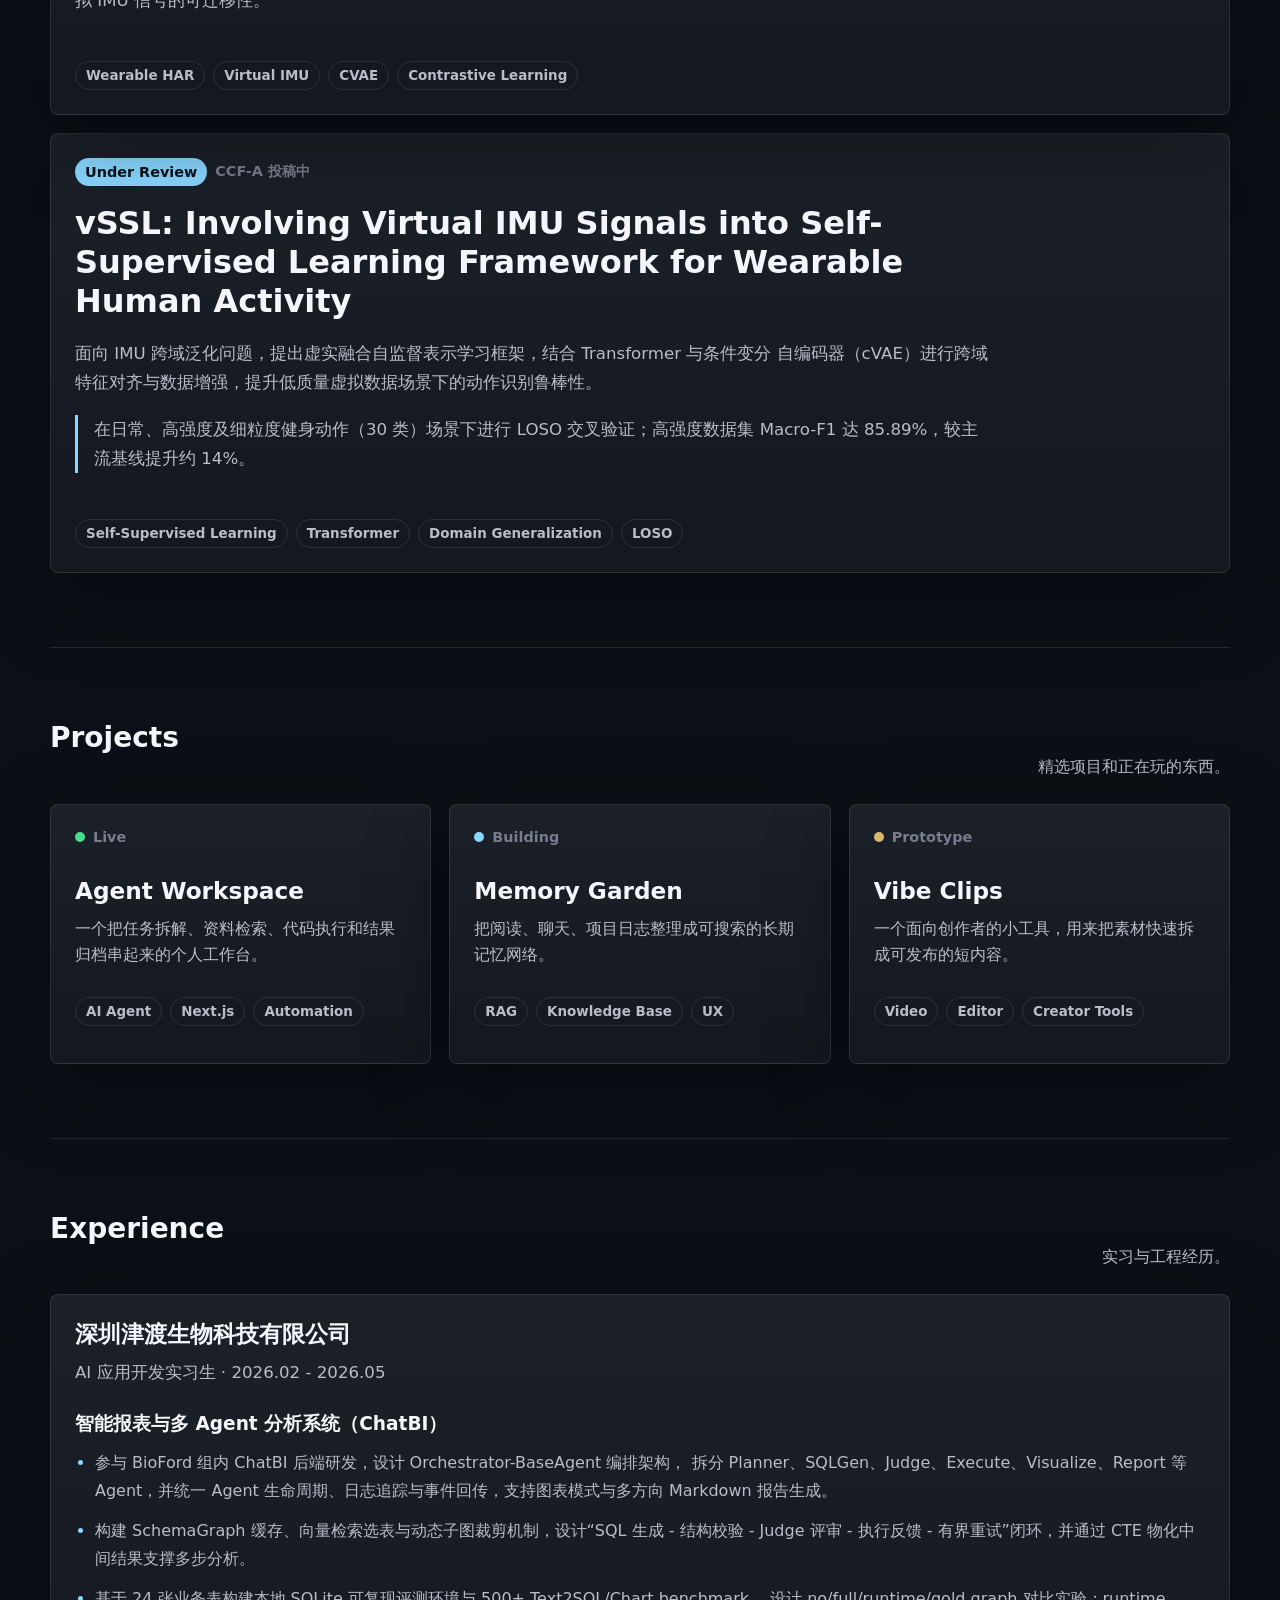
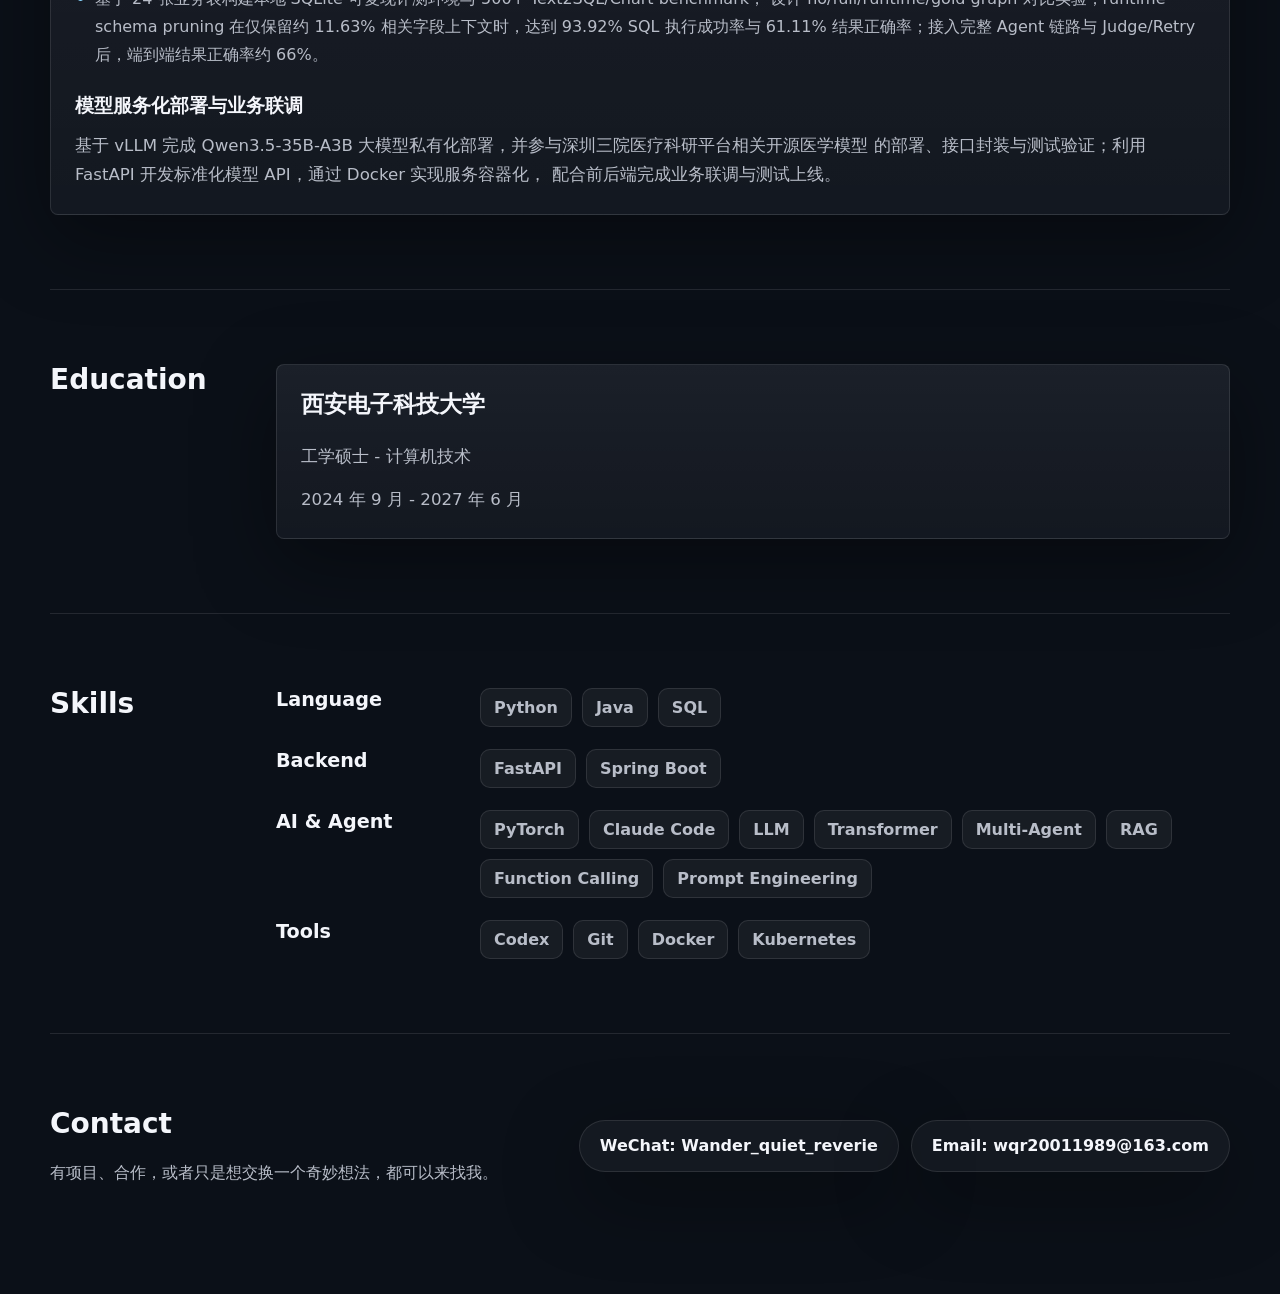
==== commit 068c0907: "Add publications section3" ====
--- a/index.html
+++ b/index.html
@@ -6,7 +6,7 @@
     <title>Lavendar Personal Lab</title>
     <meta
       name="description"
-      content="A personal homepage for projects, notes, experiments, and ways to connect."
+      content="A personal homepage for publications, projects, experience, skills, and ways to connect."
     />
     <link rel="stylesheet" href="./styles.css" />
   </head>
@@ -17,7 +17,8 @@
         <nav class="nav-links" aria-label="Primary navigation">
           <a href="#publications">Publications</a>
           <a href="#projects">Projects</a>
-          <a href="#notes">Notes</a>
+          <a href="#experience">Experience</a>
+          <a href="#skills">Skills</a>
           <a href="#about">About</a>
           <a href="#contact">Contact</a>
         </nav>
@@ -39,9 +40,15 @@
           <p class="eyebrow">AI Builder · Full-Stack Explorer · Product Tinkerer</p>
           <h1 id="hero-title">Lavendar</h1>
           <div class="meta-row">
-            <span>⌖ Shanghai / Remote</span>
-            <a href="https://github.com/" target="_blank" rel="noreferrer">GitHub</a>
-            <a href="mailto:hello@example.com">hello@example.com</a>
+            <span>⌖ Shenzhen, China</span>
+            <a class="github-link" href="https://github.com/Lavender1989" target="_blank" rel="noreferrer">
+              <svg viewBox="0 0 16 16" aria-hidden="true">
+                <path
+                  d="M8 0C3.58 0 0 3.67 0 8.2c0 3.62 2.29 6.69 5.47 7.78.4.08.55-.18.55-.4 0-.2-.01-.86-.01-1.56-2.01.38-2.53-.5-2.69-.96-.09-.24-.48-.96-.82-1.15-.28-.16-.68-.55-.01-.56.63-.01 1.08.59 1.23.84.72 1.24 1.87.89 2.33.68.07-.53.28-.89.51-1.09-1.78-.21-3.64-.91-3.64-4.04 0-.89.31-1.62.82-2.19-.08-.21-.36-1.04.08-2.16 0 0 .67-.22 2.2.84A7.4 7.4 0 0 1 8 3.95c.68 0 1.36.09 2 .28 1.53-1.06 2.2-.84 2.2-.84.44 1.12.16 1.95.08 2.16.51.57.82 1.3.82 2.19 0 3.14-1.87 3.83-3.65 4.04.29.26.54.76.54 1.53 0 1.1-.01 1.99-.01 2.27 0 .22.15.48.55.4A8.12 8.12 0 0 0 16 8.2C16 3.67 12.42 0 8 0Z"
+                />
+              </svg>
+              GitHub
+            </a>
           </div>
           <a class="connect" href="#contact">
             <span></span>
@@ -52,7 +59,12 @@
         <section class="terminal-wrap" aria-label="Interactive command line">
           <div class="power-user">
             <code>// power user?</code>
-            <span>Skip the scroll — try the mini CLI. Type <kbd>help</kbd>, <kbd>papers</kbd>, or <kbd>projects</kbd>.</span>
+            <span>
+              Skip the scroll — try the mini CLI. Type
+              <button class="command-chip" type="button" data-command="help">help</button>,
+              <button class="command-chip" type="button" data-command="papers">papers</button>, or
+              <button class="command-chip" type="button" data-command="projects">projects</button>.
+            </span>
           </div>
           <div class="terminal">
             <div class="window-dots" aria-hidden="true">
@@ -89,7 +101,7 @@
           <div class="publication-list">
             <a
               class="publication-card publication-link-card"
-              href="https://ieeexplore.ieee.org/abstract/document/11455458"
+              href="https://doi.org/10.1109/cw68232.2025.00058"
             >
               <div class="publication-meta">
                 <span class="paper-badge published">Published</span>
@@ -163,7 +175,7 @@
               <p>把阅读、聊天、项目日志整理成可搜索的长期记忆网络。</p>
               <div class="tags">
                 <span>RAG</span>
-                <span>Notes</span>
+                <span>Knowledge Base</span>
                 <span>UX</span>
               </div>
             </article>
@@ -183,33 +195,112 @@
           </div>
         </section>
 
-        <section class="notes-section" id="notes" aria-labelledby="notes-title">
+        <section class="experience-section" id="experience" aria-labelledby="experience-title">
           <div class="section-heading">
-            <h2 id="notes-title">Notes</h2>
-            <p>一些公开学习记录。</p>
-          </div>
-          <div class="note-list">
-            <a href="#">
-              <span>Designing a small agent loop that does not get lost</span>
-              <time datetime="2026-05-27">May 2026</time>
-            </a>
-            <a href="#">
-              <span>How I organize project ideas before writing code</span>
-              <time datetime="2026-04-18">Apr 2026</time>
-            </a>
-            <a href="#">
-              <span>CLI as interface: why text input still feels powerful</span>
-              <time datetime="2026-03-09">Mar 2026</time>
-            </a>
+            <h2 id="experience-title">Experience</h2>
+            <p>实习与工程经历。</p>
+          </div>
+          <div class="resume-card experience-card">
+            <div>
+              <h3>深圳津渡生物科技有限公司</h3>
+              <p>AI 应用开发实习生 · 2026.02 - 2026.05</p>
+            </div>
+            <div class="work-item">
+              <h4>智能报表与多 Agent 分析系统（ChatBI）</h4>
+              <ul>
+                <li>
+                  参与 BioFord 组内 ChatBI 后端研发，设计 Orchestrator-BaseAgent 编排架构，
+                  拆分 Planner、SQLGen、Judge、Execute、Visualize、Report 等 Agent，并统一
+                  Agent 生命周期、日志追踪与事件回传，支持图表模式与多方向 Markdown 报告生成。
+                </li>
+                <li>
+                  构建 SchemaGraph 缓存、向量检索选表与动态子图裁剪机制，设计“SQL 生成 - 结构校验 -
+                  Judge 评审 - 执行反馈 - 有界重试”闭环，并通过 CTE 物化中间结果支撑多步分析。
+                </li>
+                <li>
+                  基于 24 张业务表构建本地 SQLite 可复现评测环境与 500+ Text2SQL/Chart benchmark，
+                  设计 no/full/runtime/gold graph 对比实验；runtime schema pruning 在仅保留约
+                  11.63% 相关字段上下文时，达到 93.92% SQL 执行成功率与 61.11% 结果正确率；接入完整
+                  Agent 链路与 Judge/Retry 后，端到端结果正确率约 66%。
+                </li>
+              </ul>
+            </div>
+            <div class="work-item">
+              <h4>模型服务化部署与业务联调</h4>
+              <p>
+                基于 vLLM 完成 Qwen3.5-35B-A3B 大模型私有化部署，并参与深圳三院医疗科研平台相关开源医学模型
+                的部署、接口封装与测试验证；利用 FastAPI 开发标准化模型 API，通过 Docker 实现服务容器化，
+                配合前后端完成业务联调与测试上线。
+              </p>
+            </div>
+          </div>
+        </section>
+
+        <section class="education-section" id="education" aria-labelledby="education-title">
+          <h2 id="education-title">Education</h2>
+          <div class="resume-card">
+            <h3>西安电子科技大学</h3>
+            <p>工学硕士 - 计算机技术</p>
+            <p>2024 年 9 月 - 2027 年 6 月</p>
+          </div>
+        </section>
+
+        <section class="skills-section" id="skills" aria-labelledby="skills-title">
+          <h2 id="skills-title">Skills</h2>
+          <div class="skills-list">
+            <div class="skill-row">
+              <h3>Language</h3>
+              <div class="skill-tags">
+                <span>Python</span>
+                <span>Java</span>
+                <span>SQL</span>
+              </div>
+            </div>
+            <div class="skill-row">
+              <h3>Backend</h3>
+              <div class="skill-tags">
+                <span>FastAPI</span>
+                <span>Spring Boot</span>
+              </div>
+            </div>
+            <div class="skill-row">
+              <h3>AI & Agent</h3>
+              <div class="skill-tags">
+                <span>PyTorch</span>
+                <span>Claude Code</span>
+                <span>LLM</span>
+                <span>Transformer</span>
+                <span>Multi-Agent</span>
+                <span>RAG</span>
+                <span>Function Calling</span>
+                <span>Prompt Engineering</span>
+              </div>
+            </div>
+            <div class="skill-row">
+              <h3>Tools</h3>
+              <div class="skill-tags">
+                <span>Codex</span>
+                <span>Git</span>
+                <span>Docker</span>
+                <span>Kubernetes</span>
+              </div>
+            </div>
           </div>
         </section>
 
         <section class="contact-section" id="contact" aria-labelledby="contact-title">
           <div>
             <h2 id="contact-title">Contact</h2>
-            <p>有项目、合作、或者只是想交换一个奇妙想法，都可以来找我。</p>
-          </div>
-          <a class="contact-button" href="mailto:hello@example.com">Say hello</a>
+            <p>有项目、合作，或者只是想交换一个奇妙想法，都可以来找我。</p>
+          </div>
+          <div class="contact-methods">
+            <button class="copy-contact" type="button" data-copy="Wander_quiet_reverie">
+              WeChat: Wander_quiet_reverie
+            </button>
+            <button class="copy-contact" type="button" data-copy="wqr20011989@163.com">
+              Email: wqr20011989@163.com
+            </button>
+          </div>
         </section>
       </main>
     </div>
--- a/styles.css
+++ b/styles.css
@@ -90,14 +90,12 @@
 }
 
 .nav-links a,
-.meta-row a,
-.note-list a {
+.meta-row a {
   transition: color 180ms ease, border-color 180ms ease, transform 180ms ease;
 }
 
 .nav-links a:hover,
-.meta-row a:hover,
-.note-list a:hover {
+.meta-row a:hover {
   color: var(--text);
 }
 
@@ -204,8 +202,20 @@
   font-weight: 700;
 }
 
+.github-link {
+  display: inline-flex;
+  align-items: center;
+  gap: 8px;
+}
+
+.github-link svg {
+  width: 21px;
+  height: 21px;
+  fill: currentColor;
+}
+
 .connect,
-.contact-button {
+.copy-contact {
   display: inline-flex;
   align-items: center;
   justify-content: center;
@@ -245,7 +255,8 @@
 }
 
 .power-user code,
-kbd {
+kbd,
+.command-chip {
   border: 1px solid var(--line);
   border-radius: 8px;
   background: rgba(255, 255, 255, 0.05);
@@ -261,6 +272,20 @@
 kbd {
   padding: 3px 8px;
   font-weight: 800;
+}
+
+.command-chip {
+  padding: 3px 8px;
+  cursor: pointer;
+  font-family: "SFMono-Regular", Consolas, monospace;
+  font-weight: 800;
+  transition: border-color 180ms ease, color 180ms ease, transform 180ms ease;
+}
+
+.command-chip:hover {
+  border-color: rgba(137, 215, 255, 0.55);
+  color: var(--accent);
+  transform: translateY(-1px);
 }
 
 .terminal {
@@ -335,7 +360,9 @@
 .split-section,
 .publications-section,
 .projects-section,
-.notes-section,
+.experience-section,
+.education-section,
+.skills-section,
 .contact-section {
   padding: 74px 0;
   border-top: 1px solid var(--line);
@@ -536,29 +563,94 @@
   font-weight: 800;
 }
 
-.note-list {
+.resume-card {
+  display: grid;
+  gap: 14px;
+  padding: 24px;
+  border: 1px solid var(--line);
+  border-radius: 8px;
+  background:
+    linear-gradient(180deg, rgba(255, 255, 255, 0.05), rgba(255, 255, 255, 0.015)),
+    var(--panel);
+  box-shadow: var(--shadow);
+}
+
+.resume-card h3 {
+  margin-bottom: 8px;
+  font-size: 1.45rem;
+}
+
+.resume-card p {
+  margin-bottom: 0;
+  color: var(--muted);
+  font-size: 1.04rem;
+  line-height: 1.75;
+}
+
+.experience-card {
+  gap: 24px;
+}
+
+.work-item {
   display: grid;
   gap: 12px;
 }
 
-.note-list a {
-  display: flex;
-  align-items: center;
-  justify-content: space-between;
-  gap: 20px;
-  padding: 18px 0;
-  border-bottom: 1px solid var(--line);
-  color: var(--muted);
-}
-
-.note-list span {
-  color: var(--text);
-  font-weight: 800;
-}
-
-.note-list time {
-  flex: none;
-  color: var(--subtle);
+.work-item h4 {
+  margin: 0;
+  color: var(--text);
+  font-size: 1.16rem;
+}
+
+.work-item ul {
+  display: grid;
+  gap: 12px;
+  margin: 0;
+  padding-left: 20px;
+  color: var(--muted);
+  line-height: 1.75;
+}
+
+.work-item li::marker {
+  color: var(--accent);
+}
+
+.education-section,
+.skills-section {
+  display: grid;
+  grid-template-columns: 180px 1fr;
+  gap: 46px;
+}
+
+.skills-list {
+  display: grid;
+  gap: 22px;
+}
+
+.skill-row {
+  display: grid;
+  grid-template-columns: 180px 1fr;
+  gap: 24px;
+}
+
+.skill-row h3 {
+  margin-bottom: 0;
+  font-size: 1.2rem;
+}
+
+.skill-tags {
+  display: flex;
+  flex-wrap: wrap;
+  gap: 10px;
+}
+
+.skill-tags span {
+  padding: 9px 13px;
+  border: 1px solid var(--line);
+  border-radius: 10px;
+  background: rgba(255, 255, 255, 0.05);
+  color: var(--muted);
+  font-weight: 700;
 }
 
 .contact-section {
@@ -569,11 +661,36 @@
   padding-bottom: 110px;
 }
 
-.contact-button {
-  flex: none;
-  padding: 0 28px;
-  background: var(--text);
-  color: var(--bg);
+.contact-methods {
+  display: flex;
+  flex-wrap: wrap;
+  justify-content: flex-end;
+  gap: 12px;
+}
+
+.copy-contact {
+  display: inline-flex;
+  min-height: 52px;
+  align-items: center;
+  padding: 0 20px;
+  border: 1px solid var(--line);
+  border-radius: 999px;
+  background: rgba(255, 255, 255, 0.04);
+  color: var(--text);
+  cursor: pointer;
+  font-weight: 800;
+  transition: border-color 180ms ease, color 180ms ease, transform 180ms ease;
+}
+
+.copy-contact:hover {
+  border-color: rgba(137, 215, 255, 0.55);
+  color: var(--accent);
+  transform: translateY(-1px);
+}
+
+.copy-contact.copied {
+  border-color: rgba(69, 224, 137, 0.7);
+  color: var(--accent-strong);
 }
 
 @media (max-width: 820px) {
@@ -607,12 +724,19 @@
   }
 
   .split-section,
+  .education-section,
+  .skills-section,
   .contact-section {
     grid-template-columns: 1fr;
     flex-direction: column;
     align-items: flex-start;
   }
 
+  .skill-row {
+    grid-template-columns: 1fr;
+    gap: 10px;
+  }
+
   .project-grid {
     grid-template-columns: 1fr;
   }
@@ -622,9 +746,7 @@
     flex-direction: column;
   }
 
-  .note-list a {
-    align-items: flex-start;
-    flex-direction: column;
-    gap: 8px;
-  }
-}
+  .contact-methods {
+    justify-content: flex-start;
+  }
+}
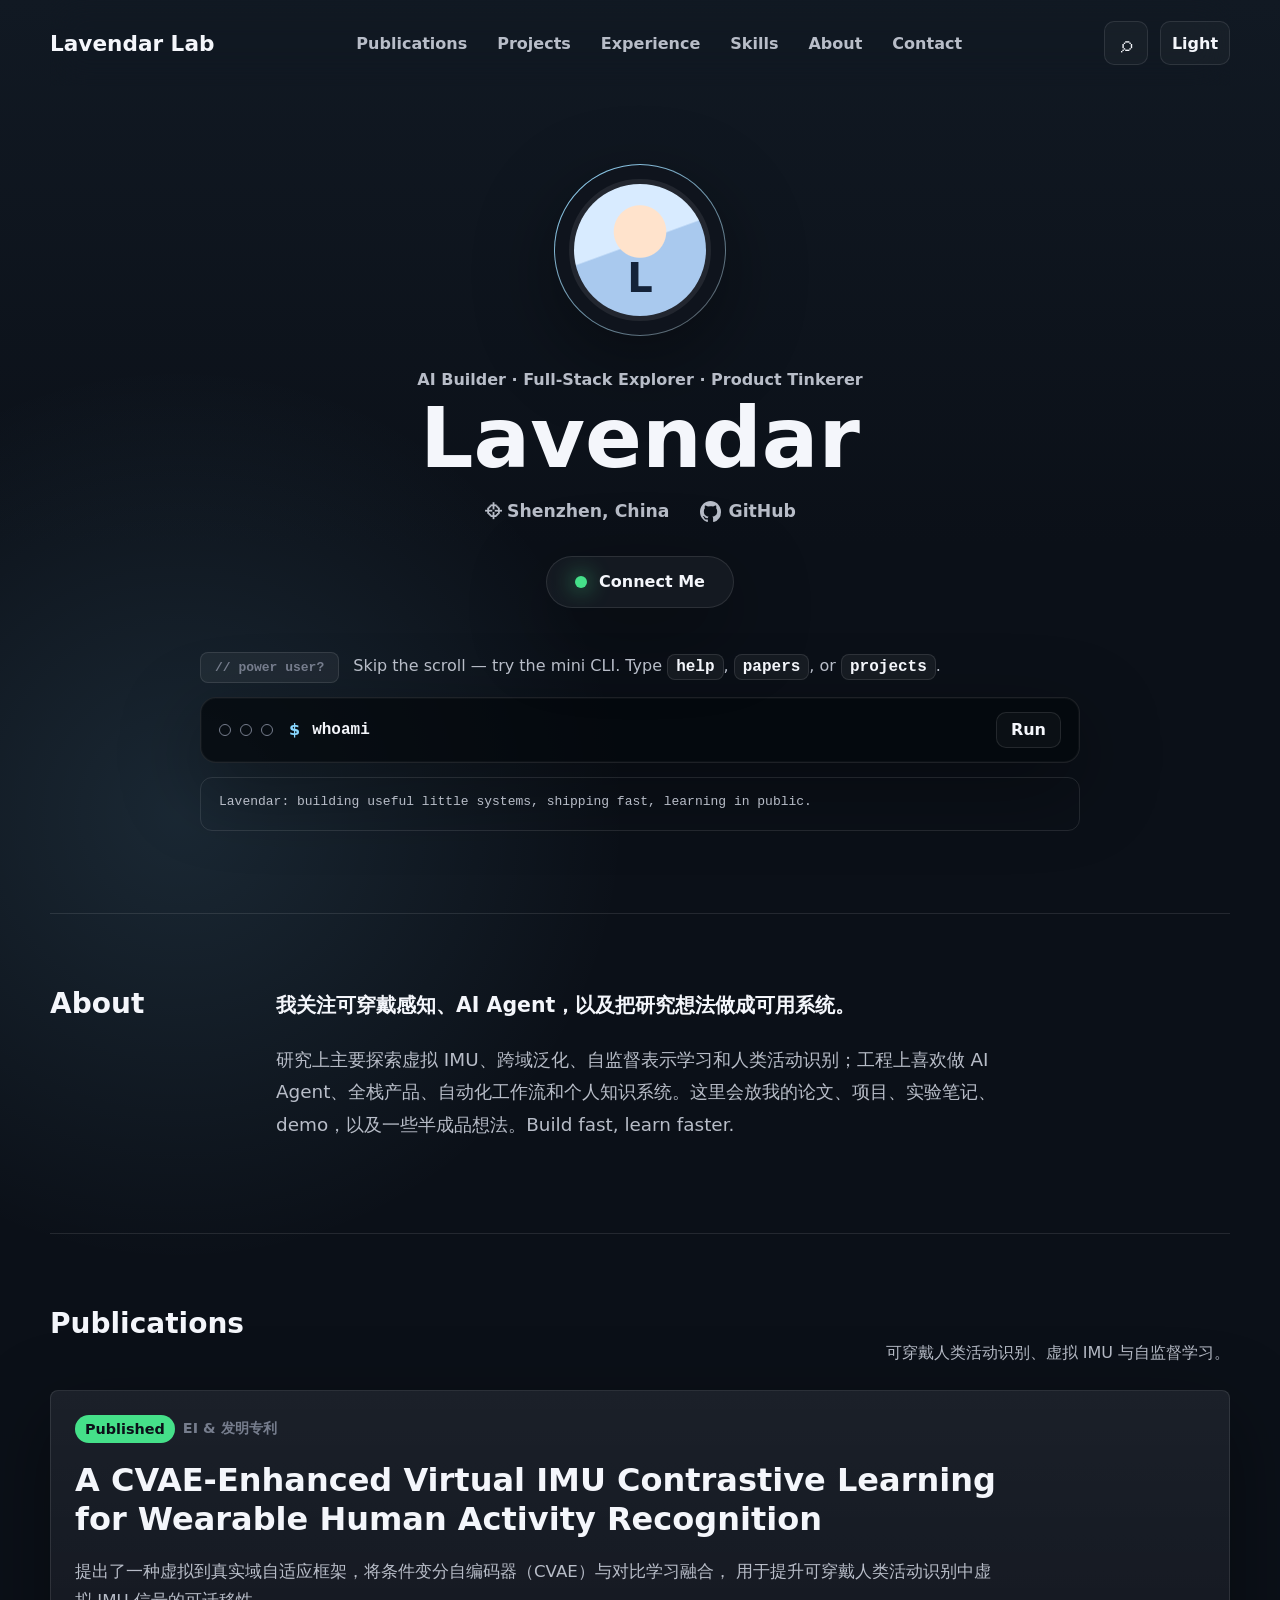
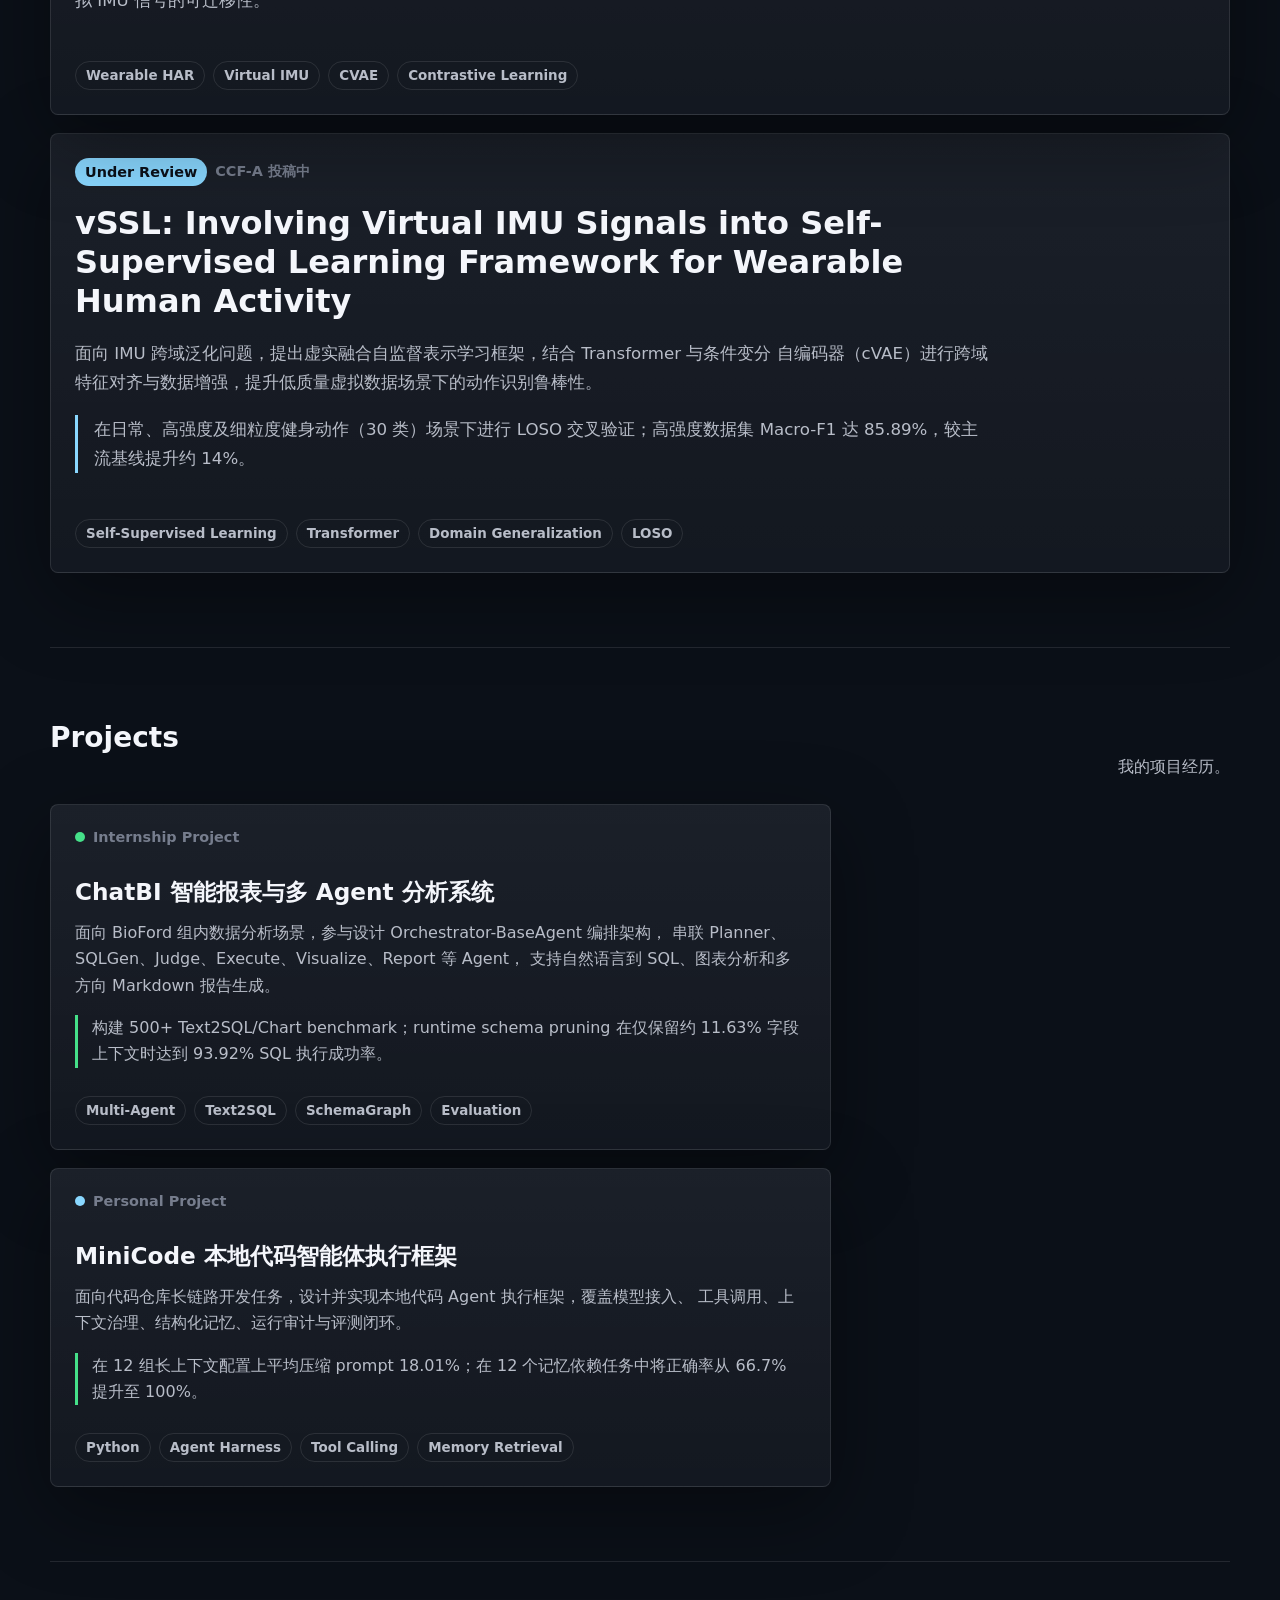
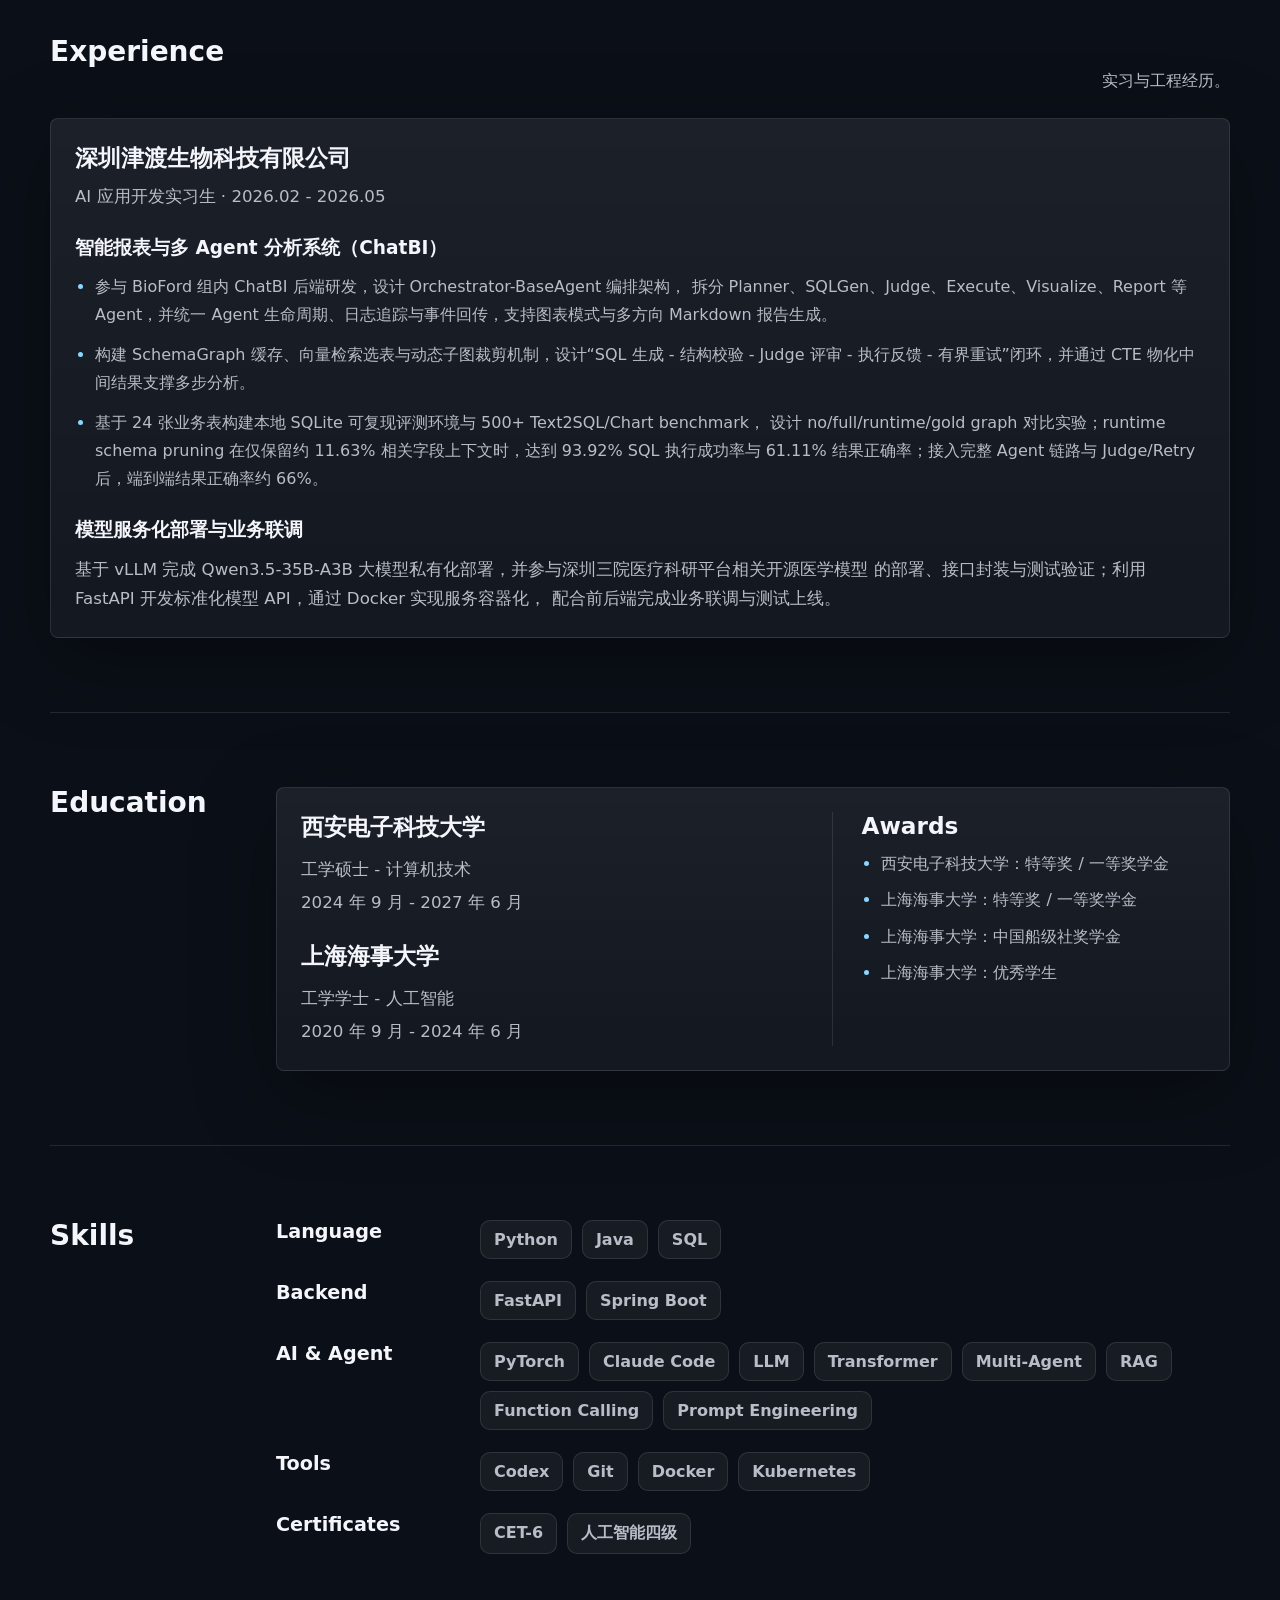
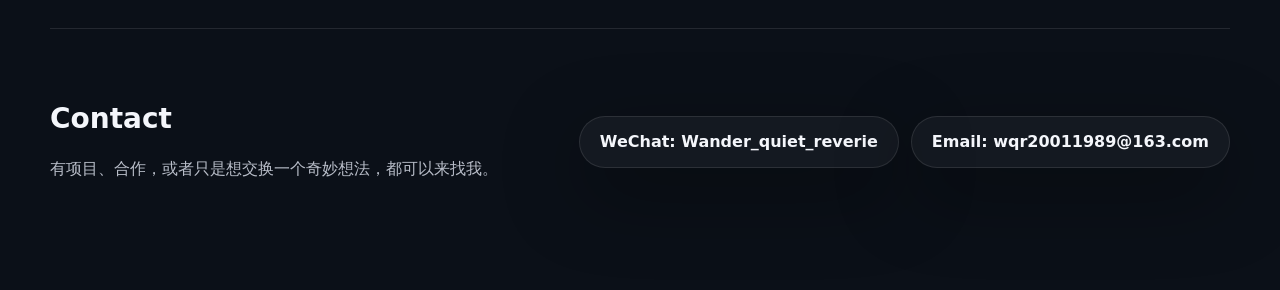
==== commit 7c844dd3: "feat: add project portfolio pages" ====
--- a/index.html
+++ b/index.html
@@ -150,48 +150,52 @@
         <section class="projects-section" id="projects" aria-labelledby="projects-title">
           <div class="section-heading">
             <h2 id="projects-title">Projects</h2>
-            <p>精选项目和正在玩的东西。</p>
+            <p>我的项目经历。</p>
           </div>
           <div class="project-grid">
-            <article class="project-card">
+            <a class="project-card project-link-card featured-project" href="./projects/chatbi.html">
               <div class="project-topline">
                 <span class="status-dot live"></span>
-                <span>Live</span>
-              </div>
-              <h3>Agent Workspace</h3>
-              <p>一个把任务拆解、资料检索、代码执行和结果归档串起来的个人工作台。</p>
+                <span>Internship Project</span>
+              </div>
+              <h3>ChatBI 智能报表与多 Agent 分析系统</h3>
+              <p>
+                面向 BioFord 组内数据分析场景，参与设计 Orchestrator-BaseAgent 编排架构，
+                串联 Planner、SQLGen、Judge、Execute、Visualize、Report 等 Agent，
+                支持自然语言到 SQL、图表分析和多方向 Markdown 报告生成。
+              </p>
+              <p class="project-highlight">
+                构建 500+ Text2SQL/Chart benchmark；runtime schema pruning 在仅保留约
+                11.63% 字段上下文时达到 93.92% SQL 执行成功率。
+              </p>
               <div class="tags">
-                <span>AI Agent</span>
-                <span>Next.js</span>
-                <span>Automation</span>
-              </div>
-            </article>
-            <article class="project-card">
+                <span>Multi-Agent</span>
+                <span>Text2SQL</span>
+                <span>SchemaGraph</span>
+                <span>Evaluation</span>
+              </div>
+            </a>
+            <a class="project-card project-link-card featured-project" href="./projects/minicode.html">
               <div class="project-topline">
                 <span class="status-dot building"></span>
-                <span>Building</span>
-              </div>
-              <h3>Memory Garden</h3>
-              <p>把阅读、聊天、项目日志整理成可搜索的长期记忆网络。</p>
+                <span>Personal Project</span>
+              </div>
+              <h3>MiniCode 本地代码智能体执行框架</h3>
+              <p>
+                面向代码仓库长链路开发任务，设计并实现本地代码 Agent 执行框架，覆盖模型接入、
+                工具调用、上下文治理、结构化记忆、运行审计与评测闭环。
+              </p>
+              <p class="project-highlight">
+                在 12 组长上下文配置上平均压缩 prompt 18.01%；在 12 个记忆依赖任务中将正确率从
+                66.7% 提升至 100%。
+              </p>
               <div class="tags">
-                <span>RAG</span>
-                <span>Knowledge Base</span>
-                <span>UX</span>
-              </div>
-            </article>
-            <article class="project-card">
-              <div class="project-topline">
-                <span class="status-dot idea"></span>
-                <span>Prototype</span>
-              </div>
-              <h3>Vibe Clips</h3>
-              <p>一个面向创作者的小工具，用来把素材快速拆成可发布的短内容。</p>
-              <div class="tags">
-                <span>Video</span>
-                <span>Editor</span>
-                <span>Creator Tools</span>
-              </div>
-            </article>
+                <span>Python</span>
+                <span>Agent Harness</span>
+                <span>Tool Calling</span>
+                <span>Memory Retrieval</span>
+              </div>
+            </a>
           </div>
         </section>
 
@@ -238,10 +242,28 @@
 
         <section class="education-section" id="education" aria-labelledby="education-title">
           <h2 id="education-title">Education</h2>
-          <div class="resume-card">
-            <h3>西安电子科技大学</h3>
-            <p>工学硕士 - 计算机技术</p>
-            <p>2024 年 9 月 - 2027 年 6 月</p>
+          <div class="resume-card education-card">
+            <div class="education-schools">
+              <article class="education-item">
+                <h3>西安电子科技大学</h3>
+                <p>工学硕士 - 计算机技术</p>
+                <p>2024 年 9 月 - 2027 年 6 月</p>
+              </article>
+              <article class="education-item">
+                <h3>上海海事大学</h3>
+                <p>工学学士 - 人工智能</p>
+                <p>2020 年 9 月 - 2024 年 6 月</p>
+              </article>
+            </div>
+            <div class="education-awards">
+              <h3>Awards</h3>
+              <ul>
+                <li>西安电子科技大学：特等奖 / 一等奖学金</li>
+                <li>上海海事大学：特等奖 / 一等奖学金</li>
+                <li>上海海事大学：中国船级社奖学金</li>
+                <li>上海海事大学：优秀学生</li>
+              </ul>
+            </div>
           </div>
         </section>
 
@@ -285,6 +307,13 @@
                 <span>Kubernetes</span>
               </div>
             </div>
+            <div class="skill-row">
+              <h3>Certificates</h3>
+              <div class="skill-tags">
+                <span>CET-6</span>
+                <span>人工智能四级</span>
+              </div>
+            </div>
           </div>
         </section>
 
--- a/styles.css
+++ b/styles.css
@@ -432,6 +432,45 @@
   box-shadow: var(--shadow);
 }
 
+.project-link-card {
+  position: relative;
+  display: block;
+  cursor: pointer;
+  transition: border-color 180ms ease, transform 180ms ease, background 180ms ease;
+}
+
+.project-link-card:hover {
+  border-color: rgba(137, 215, 255, 0.55);
+  background:
+    linear-gradient(180deg, rgba(137, 215, 255, 0.09), rgba(255, 255, 255, 0.015)),
+    var(--panel);
+  transform: translateY(-2px);
+}
+
+.project-link-card::after {
+  position: absolute;
+  right: 24px;
+  bottom: 22px;
+  color: var(--accent);
+  content: "View project";
+  font-size: 0.9rem;
+  font-weight: 800;
+  opacity: 0;
+  transition: opacity 180ms ease;
+}
+
+.project-link-card:hover::after {
+  opacity: 1;
+}
+
+.featured-project {
+  grid-column: span 2;
+}
+
+.compact-project {
+  min-height: 0;
+}
+
 .publication-card {
   display: grid;
   gap: 18px;
@@ -484,6 +523,11 @@
   line-height: 1.65;
 }
 
+.project-highlight {
+  padding-left: 14px;
+  border-left: 3px solid var(--accent-strong);
+}
+
 .publication-card p {
   max-width: 920px;
   margin-bottom: 0;
@@ -587,6 +631,46 @@
   line-height: 1.75;
 }
 
+.education-card {
+  grid-template-columns: minmax(0, 1fr) minmax(280px, 0.74fr);
+  gap: 28px;
+}
+
+.education-schools {
+  display: grid;
+  gap: 24px;
+}
+
+.education-item {
+  display: grid;
+  gap: 4px;
+}
+
+.education-awards {
+  display: grid;
+  align-content: start;
+  gap: 12px;
+  padding-left: 28px;
+  border-left: 1px solid var(--line);
+}
+
+.education-awards h3 {
+  margin-bottom: 0;
+}
+
+.education-awards ul {
+  display: grid;
+  gap: 10px;
+  margin: 0;
+  padding-left: 20px;
+  color: var(--muted);
+  line-height: 1.65;
+}
+
+.education-awards li::marker {
+  color: var(--accent);
+}
+
 .experience-card {
   gap: 24px;
 }
@@ -691,6 +775,146 @@
 .copy-contact.copied {
   border-color: rgba(69, 224, 137, 0.7);
   color: var(--accent-strong);
+}
+
+.project-page .nav {
+  position: static;
+}
+
+.project-hero {
+  display: grid;
+  gap: 24px;
+  padding: 68px 0 54px;
+  border-top: 1px solid var(--line);
+}
+
+.back-link,
+.doc-link,
+.text-link {
+  color: var(--accent);
+  font-weight: 800;
+}
+
+.back-link {
+  width: fit-content;
+}
+
+.project-hero h1 {
+  max-width: 980px;
+  margin-bottom: 0;
+  font-size: clamp(2.7rem, 6vw, 4.8rem);
+}
+
+.project-summary {
+  max-width: 860px;
+  margin-bottom: 0;
+  color: var(--muted);
+  font-size: 1.16rem;
+  line-height: 1.75;
+}
+
+.project-actions {
+  display: flex;
+  flex-wrap: wrap;
+  gap: 12px;
+}
+
+.doc-link {
+  display: inline-flex;
+  min-height: 48px;
+  align-items: center;
+  justify-content: center;
+  padding: 0 18px;
+  border: 1px solid var(--line);
+  border-radius: 10px;
+  background: rgba(255, 255, 255, 0.04);
+  transition: border-color 180ms ease, transform 180ms ease;
+}
+
+.doc-link:hover {
+  border-color: rgba(137, 215, 255, 0.55);
+  transform: translateY(-1px);
+}
+
+.case-section {
+  display: grid;
+  grid-template-columns: 220px 1fr;
+  gap: 46px;
+  padding: 58px 0;
+  border-top: 1px solid var(--line);
+}
+
+.case-section h2 {
+  margin-bottom: 0;
+}
+
+.case-body {
+  display: grid;
+  gap: 20px;
+  color: var(--muted);
+  font-size: 1.05rem;
+  line-height: 1.75;
+}
+
+.case-body p {
+  margin-bottom: 0;
+}
+
+.metric-grid {
+  display: grid;
+  grid-template-columns: repeat(3, minmax(0, 1fr));
+  gap: 14px;
+}
+
+.metric-card {
+  padding: 20px;
+  border: 1px solid var(--line);
+  border-radius: 8px;
+  background: rgba(255, 255, 255, 0.04);
+}
+
+.metric-card strong {
+  display: block;
+  margin-bottom: 8px;
+  color: var(--text);
+  font-size: 1.55rem;
+  line-height: 1;
+}
+
+.case-list {
+  display: grid;
+  gap: 12px;
+  margin: 0;
+  padding-left: 20px;
+}
+
+.case-list li::marker {
+  color: var(--accent);
+}
+
+.flow-list {
+  display: grid;
+  gap: 12px;
+  margin: 0;
+  padding: 0;
+  list-style: none;
+}
+
+.flow-list li {
+  padding: 16px 18px;
+  border: 1px solid var(--line);
+  border-radius: 8px;
+  background: rgba(255, 255, 255, 0.035);
+}
+
+.flow-list strong {
+  color: var(--text);
+}
+
+.project-footer {
+  padding: 58px 0 110px;
+  border-top: 1px solid var(--line);
+  color: var(--muted);
 }
 
 @media (max-width: 820px) {
@@ -737,8 +961,31 @@
     gap: 10px;
   }
 
+  .education-card {
+    grid-template-columns: 1fr;
+  }
+
+  .education-awards {
+    padding-top: 24px;
+    padding-left: 0;
+    border-top: 1px solid var(--line);
+    border-left: 0;
+  }
+
   .project-grid {
     grid-template-columns: 1fr;
+  }
+
+  .featured-project {
+    grid-column: span 1;
+  }
+
+  .project-link-card::after,
+  .publication-link-card::after {
+    position: static;
+    display: block;
+    margin-top: 18px;
+    opacity: 1;
   }
 
   .section-heading {
@@ -749,4 +996,17 @@
   .contact-methods {
     justify-content: flex-start;
   }
-}
+
+  .project-hero {
+    padding-top: 44px;
+  }
+
+  .case-section {
+    grid-template-columns: 1fr;
+    gap: 22px;
+  }
+
+  .metric-grid {
+    grid-template-columns: 1fr;
+  }
+}
